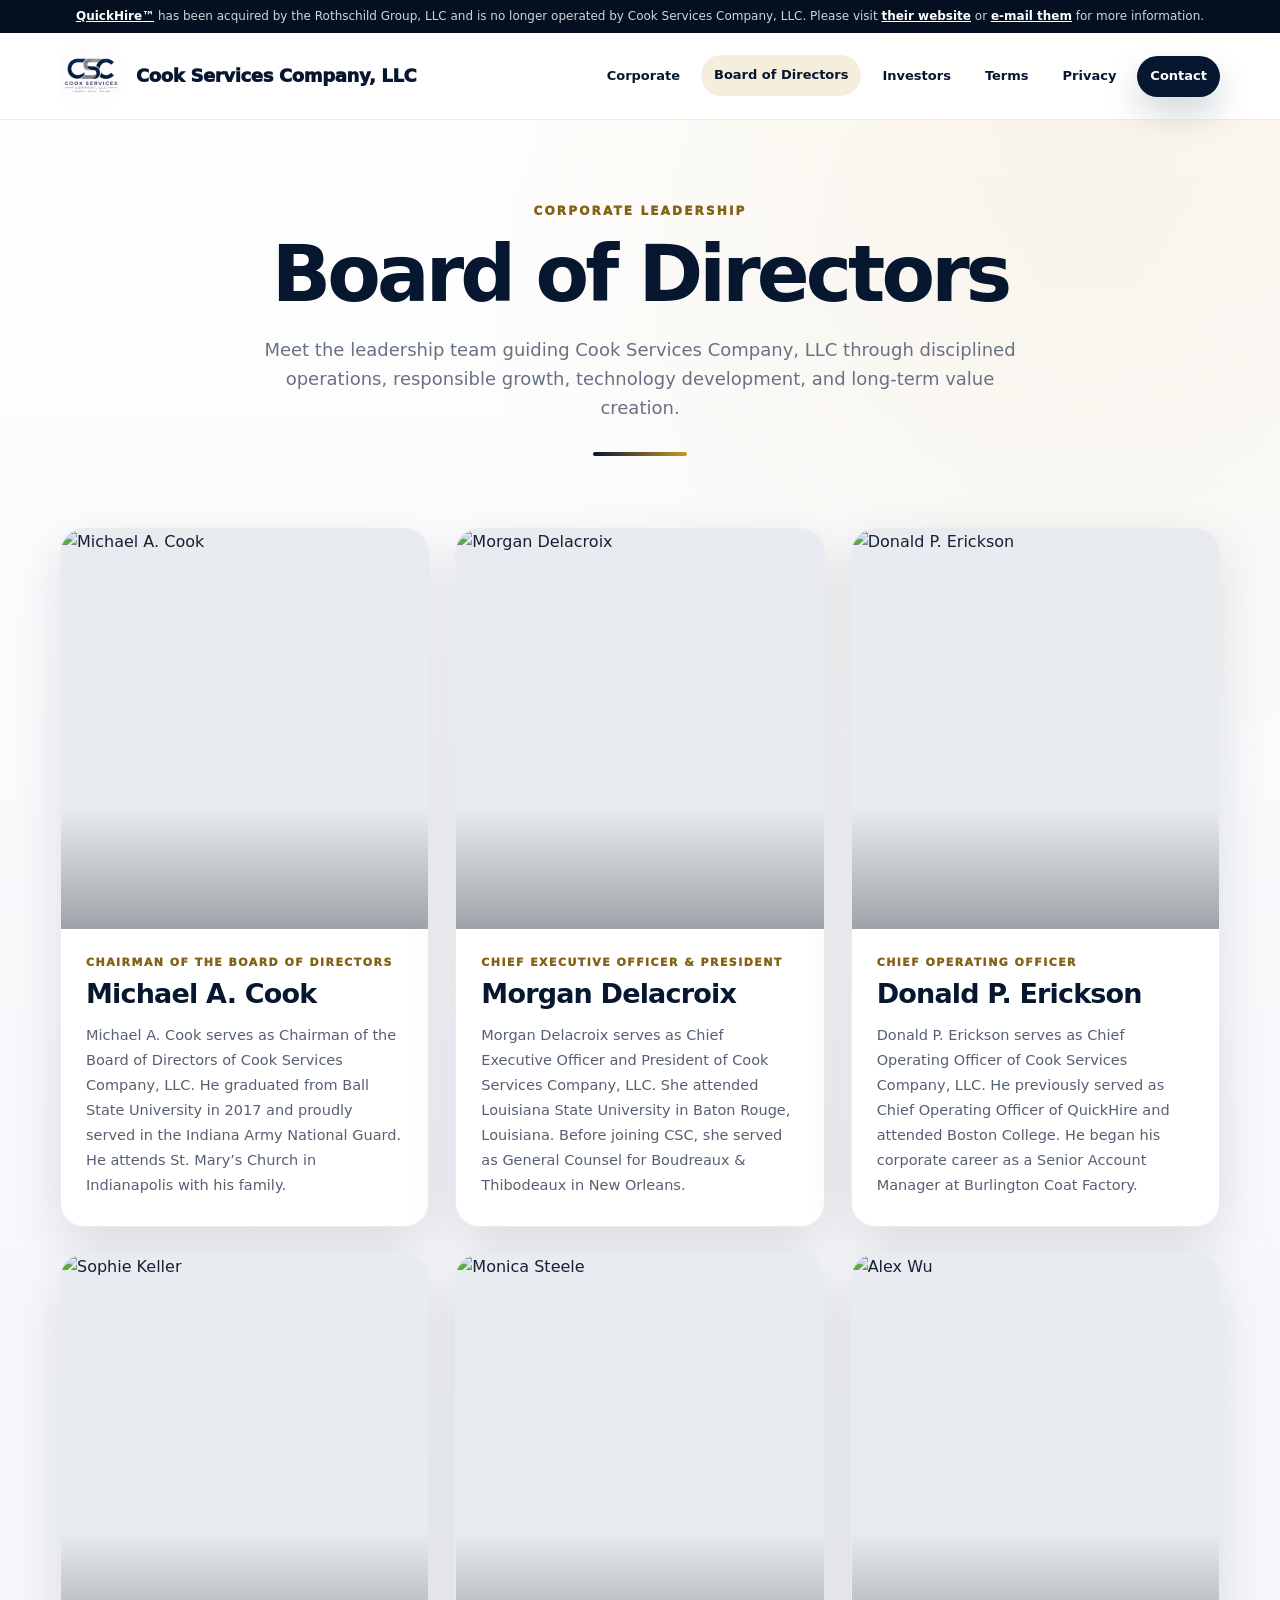
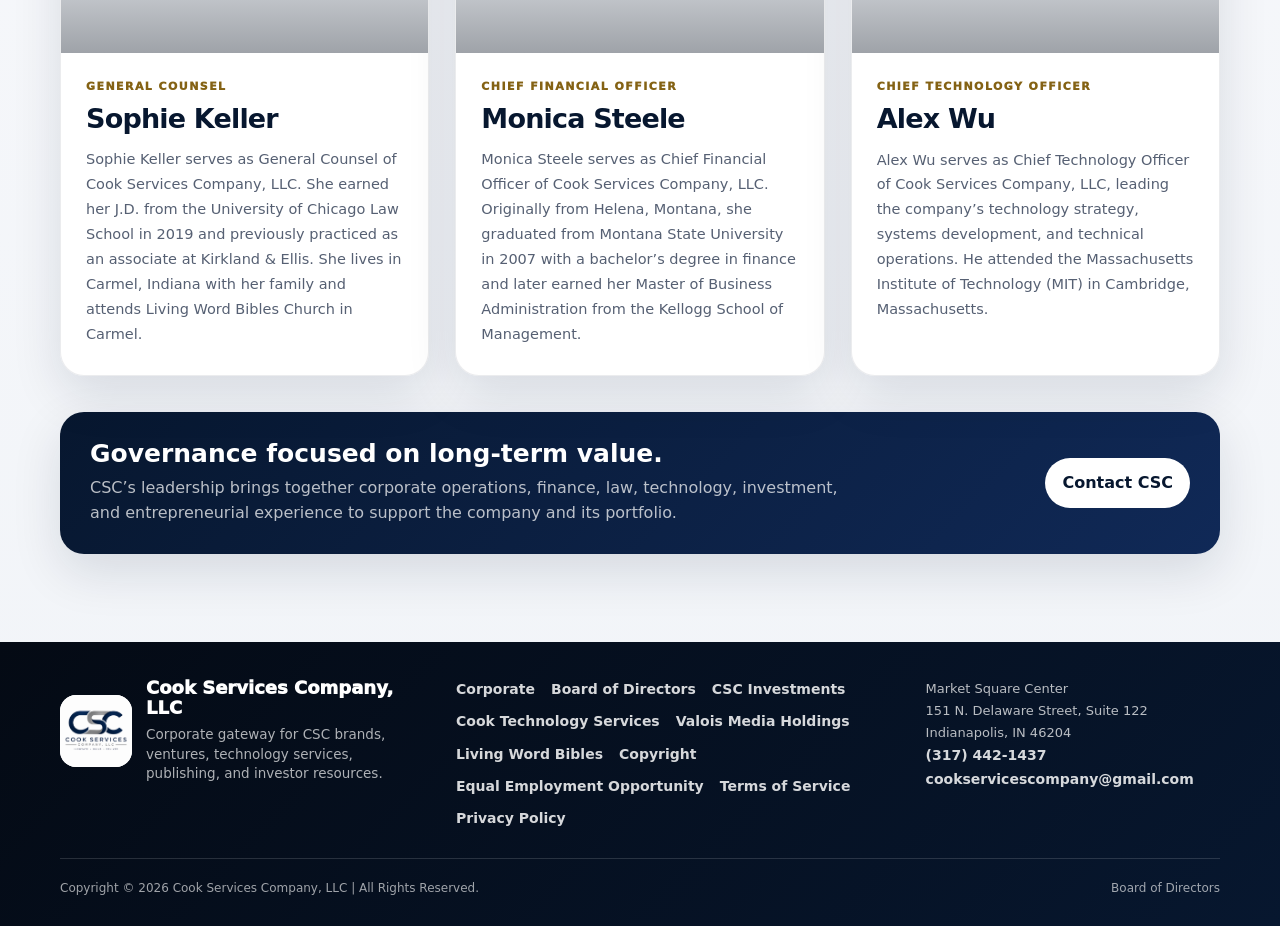
==== board-of-directors/index.html @ a8c98903 "Upload Board of Directors page on 2 Oct 2026" ====
<!DOCTYPE html>
<html lang="en">
<head>
  <meta charset="utf-8">
  <meta name="viewport" content="width=device-width, initial-scale=1">
  <title>Board of Directors | Cook Services Company, LLC</title>
  <meta name="description" content="Meet the Board of Directors and executive leadership of Cook Services Company, LLC.">
  <meta name="theme-color" content="#07172f">

  <link rel="icon" href="/favicon.ico">
  <link rel="apple-touch-icon" href="/apple-touch-icon.png">

  <style>
    :root{
      --csc-navy:#07172f;
      --csc-navy-2:#102957;
      --csc-gold:#c9972b;
      --csc-silver:#8d9298;
      --ink:#172033;
      --muted:#687183;
      --paper:#f6f8fb;
      --white:#ffffff;
      --line:#dfe4eb;
      --shadow:0 18px 50px rgba(7,23,47,.12);
      --radius:24px;
      --shell:min(1160px, calc(100% - 40px));
    }

    *{box-sizing:border-box}

    html{scroll-behavior:smooth}

    body{
      margin:0;
      font-family:Inter, ui-sans-serif, system-ui, -apple-system, BlinkMacSystemFont, "Segoe UI", sans-serif;
      color:var(--ink);
      background:
        radial-gradient(circle at 85% 5%, rgba(201,151,43,.10), transparent 25%),
        linear-gradient(180deg,#fff 0%,#f7f8fb 45%,#f1f4f8 100%);
      line-height:1.6;
    }

    img{max-width:100%}

    .skip-link{
      position:absolute;
      left:-9999px;
      top:auto;
      width:1px;
      height:1px;
      overflow:hidden;
    }
    .skip-link:focus{
      left:16px;
      top:16px;
      width:auto;
      height:auto;
      padding:10px 14px;
      background:#fff;
      color:var(--csc-navy);
      z-index:1000;
      border-radius:10px;
      box-shadow:var(--shadow);
    }

    .acquisition-notice{
      background:#04101f;
      color:rgba(255,255,255,.82);
      text-align:center;
      padding:8px 18px;
      font-size:12px;
      line-height:1.45;
    }
    .acquisition-notice a{color:#fff;font-weight:800}

    .shell{width:var(--shell);margin-inline:auto}

    .topbar{
      position:sticky;
      top:0;
      z-index:50;
      background:rgba(255,255,255,.94);
      backdrop-filter:blur(16px);
      border-bottom:1px solid rgba(7,23,47,.08);
    }

    .topbar-inner{
      min-height:86px;
      display:flex;
      align-items:center;
      justify-content:space-between;
      gap:24px;
    }

    .brand{
      display:flex;
      align-items:center;
      gap:14px;
      text-decoration:none;
      color:var(--csc-navy);
      min-width:0;
    }

    .brand-logo{
      width:62px;
      height:62px;
      object-fit:contain;
      border-radius:14px;
      flex:0 0 auto;
    }

    .brand-name{
      font-weight:950;
      letter-spacing:-.02em;
      font-size:18px;
      white-space:nowrap;
    }

    .nav{
      display:flex;
      align-items:center;
      justify-content:flex-end;
      flex-wrap:wrap;
      gap:8px;
    }

    .nav a{
      color:var(--csc-navy);
      text-decoration:none;
      font-size:13px;
      font-weight:850;
      padding:10px 13px;
      border-radius:999px;
      transition:.16s ease;
    }

    .nav a:hover,
    .nav a[aria-current="page"]{
      background:rgba(201,151,43,.16);
      transform:translateY(-1px);
    }

    .nav .nav-cta{
      color:#fff;
      background:var(--csc-navy);
      box-shadow:0 16px 34px rgba(7,23,47,.18);
    }
    .nav .nav-cta:hover{background:var(--csc-navy-2)}

    .hero{
      padding:82px 0 50px;
      text-align:center;
      position:relative;
    }

    .eyebrow{
      margin:0 0 14px;
      color:#846214;
      font-size:12px;
      font-weight:950;
      letter-spacing:.18em;
      text-transform:uppercase;
    }

    h1{
      margin:0 auto;
      max-width:900px;
      color:var(--csc-navy);
      font-size:clamp(44px,7vw,78px);
      line-height:.98;
      letter-spacing:-.05em;
    }

    .hero p.lede{
      max-width:760px;
      margin:24px auto 0;
      font-size:18px;
      color:var(--muted);
    }

    .hero-rule{
      width:94px;
      height:4px;
      margin:30px auto 0;
      border-radius:999px;
      background:linear-gradient(90deg,var(--csc-navy),var(--csc-gold));
    }

    .board-section{padding:22px 0 88px}

    .board-grid{
      display:grid;
      grid-template-columns:repeat(3,minmax(0,1fr));
      gap:26px;
    }

    .director-card{
      background:rgba(255,255,255,.96);
      border:1px solid rgba(7,23,47,.08);
      border-radius:var(--radius);
      overflow:hidden;
      box-shadow:var(--shadow);
      display:flex;
      flex-direction:column;
      min-width:0;
      transition:transform .2s ease, box-shadow .2s ease;
    }

    .director-card:hover{
      transform:translateY(-4px);
      box-shadow:0 26px 60px rgba(7,23,47,.16);
    }

    .portrait-wrap{
      position:relative;
      aspect-ratio:4 / 4.35;
      overflow:hidden;
      background:#e8ebef;
    }

    .portrait-wrap img{
      width:100%;
      height:100%;
      object-fit:cover;
      object-position:center top;
      display:block;
      transition:transform .35s ease;
    }

    .director-card:hover .portrait-wrap img{transform:scale(1.018)}

    .portrait-wrap::after{
      content:"";
      position:absolute;
      inset:auto 0 0;
      height:30%;
      background:linear-gradient(180deg,transparent,rgba(4,10,20,.32));
      pointer-events:none;
    }

    .card-body{
      padding:25px 25px 28px;
      flex:1;
      display:flex;
      flex-direction:column;
    }

    .role{
      margin:0 0 8px;
      color:#846214;
      font-size:11px;
      font-weight:950;
      letter-spacing:.13em;
      text-transform:uppercase;
    }

    .director-card h2{
      margin:0;
      color:var(--csc-navy);
      font-size:27px;
      line-height:1.1;
      letter-spacing:-.03em;
    }

    .bio{
      margin:14px 0 0;
      color:#566073;
      font-size:14.5px;
      line-height:1.72;
    }

    .leadership-note{
      margin-top:36px;
      padding:28px 30px;
      background:linear-gradient(135deg,var(--csc-navy),#102957);
      color:#fff;
      border-radius:var(--radius);
      box-shadow:var(--shadow);
      display:grid;
      grid-template-columns:minmax(0,1fr) auto;
      gap:24px;
      align-items:center;
    }

    .leadership-note h2{
      margin:0 0 6px;
      font-size:25px;
      line-height:1.15;
    }
    .leadership-note p{
      margin:0;
      color:rgba(255,255,255,.72);
      max-width:760px;
    }
    .leadership-note a{
      text-decoration:none;
      color:var(--csc-navy);
      background:#fff;
      font-weight:900;
      padding:12px 17px;
      border-radius:999px;
      white-space:nowrap;
    }

    footer{
      background:linear-gradient(135deg,#040a14,var(--csc-navy));
      color:#fff;
      padding:36px 0 28px;
    }

    .footer-grid{
      display:grid;
      grid-template-columns:minmax(240px,1fr) minmax(240px,1.2fr) minmax(220px,.8fr);
      gap:28px;
      align-items:start;
    }

    .footer-brand{
      display:flex;
      align-items:center;
      gap:14px;
    }

    .footer-logo{
      width:72px;
      height:72px;
      object-fit:contain;
      border-radius:16px;
      background:#fff;
    }

    .footer-title{font-weight:950;font-size:18px;line-height:1.12}
    .footer-sub{
      color:rgba(255,255,255,.68);
      margin-top:7px;
      font-size:13.5px;
      line-height:1.45;
      max-width:430px;
    }

    .footer-links{
      display:flex;
      flex-wrap:wrap;
      gap:10px 16px;
    }

    .footer-links a,
    .footer-contact a{
      color:rgba(255,255,255,.84);
      text-decoration:none;
      font-weight:760;
      font-size:14px;
    }

    .footer-links a:hover,
    .footer-contact a:hover{
      color:#fff;
      text-decoration:underline;
    }

    .footer-contact{
      color:rgba(255,255,255,.72);
      line-height:1.7;
      font-size:13px;
    }

    .copyright{
      margin-top:28px;
      padding-top:20px;
      border-top:1px solid rgba(255,255,255,.14);
      color:rgba(255,255,255,.62);
      font-size:12px;
      display:flex;
      justify-content:space-between;
      gap:16px;
      flex-wrap:wrap;
    }
    .copyright a{color:inherit;text-decoration:none}
    .copyright a:hover{color:#fff;text-decoration:underline}

    @media(max-width:980px){
      .board-grid{grid-template-columns:repeat(2,minmax(0,1fr))}
      .footer-grid{grid-template-columns:1fr}
      .topbar-inner{align-items:flex-start;padding:14px 0;flex-direction:column}
      .nav{justify-content:flex-start}
    }

    @media(max-width:650px){
      :root{--shell:min(100% - 22px,1160px)}
      .acquisition-notice{font-size:11px}
      .brand{width:100%;justify-content:center}
      .brand-name{font-size:16px;white-space:normal}
      .brand-logo{width:58px;height:58px}
      .nav{justify-content:center;width:100%}
      .nav a{font-size:12px;padding:9px 10px}
      .hero{padding:56px 0 34px}
      h1{font-size:clamp(42px,15vw,62px)}
      .hero p.lede{font-size:16px}
      .board-grid{grid-template-columns:1fr;gap:20px}
      .portrait-wrap{aspect-ratio:4 / 4.1}
      .leadership-note{grid-template-columns:1fr;text-align:left}
      .leadership-note a{justify-self:start}
    }
  </style>

  <script type="application/ld+json">
  {
    "@context":"https://schema.org",
    "@type":"AboutPage",
    "name":"Board of Directors | Cook Services Company, LLC",
    "url":"https://corporate.cook-international.com/board-of-directors/",
    "about":{
      "@type":"Organization",
      "name":"Cook Services Company, LLC",
      "url":"https://corporate.cook-international.com/"
    }
  }
  </script>
</head>

<body>
  <div class="acquisition-notice" role="status" aria-label="QuickHire acquisition notice">
    <a href="https://quickhire.agency">QuickHire™</a> has been acquired by the Rothschild Group, LLC and is no longer operated by Cook Services Company, LLC.
    Please visit <a href="https://rothschildgroupllc.com/">their website</a> or
    <a href="mailto:info@rothschildgroupllc.com?subject=RE%3A%20QuickHire%E2%84%A2">e-mail them</a> for more information.
  </div>

  <a class="skip-link" href="#main">Skip to content</a>

  <header class="topbar" aria-label="Site header">
    <div class="shell topbar-inner">
      <a class="brand" href="/" aria-label="Cook Services Company home">
        <img class="brand-logo" src="/CSCLogo01.png" alt="Cook Services Company logo">
        <span class="brand-name">Cook Services Company, LLC</span>
      </a>

      <nav class="nav" aria-label="Primary navigation">
        <a href="/">Corporate</a>
        <a href="/board-of-directors/" aria-current="page">Board of Directors</a>
        <a href="/investors/">Investors</a>
        <a href="/terms/">Terms</a>
        <a href="/privacy/">Privacy</a>
        <a class="nav-cta" href="/#contact">Contact</a>
      </nav>
    </div>
  </header>

  <main id="main">
    <section class="shell hero" aria-labelledby="page-title">
      <p class="eyebrow">Corporate Leadership</p>
      <h1 id="page-title">Board of Directors</h1>
      <p class="lede">
        Meet the leadership team guiding Cook Services Company, LLC through disciplined operations,
        responsible growth, technology development, and long-term value creation.
      </p>
      <div class="hero-rule" aria-hidden="true"></div>
    </section>

    <section class="shell board-section" aria-label="Cook Services Company Board of Directors">
      <div class="board-grid">

        <article class="director-card">
          <div class="portrait-wrap">
            <img src="/MichaelACook.jpg" alt="Michael A. Cook" loading="eager">
          </div>
          <div class="card-body">
            <p class="role">Chairman of the Board of Directors</p>
            <h2>Michael A. Cook</h2>
            <p class="bio">
              Michael A. Cook serves as Chairman of the Board of Directors of Cook Services Company, LLC.
              He graduated from Ball State University in 2017 and proudly served in the Indiana Army National Guard.
              He attends St. Mary’s Church in Indianapolis with his family.
            </p>
          </div>
        </article>

        <article class="director-card">
          <div class="portrait-wrap">
            <img src="/MorganDelacroix.png" alt="Morgan Delacroix" loading="eager">
          </div>
          <div class="card-body">
            <p class="role">Chief Executive Officer &amp; President</p>
            <h2>Morgan Delacroix</h2>
            <p class="bio">
              Morgan Delacroix serves as Chief Executive Officer and President of Cook Services Company, LLC.
              She attended Louisiana State University in Baton Rouge, Louisiana. Before joining CSC,
              she served as General Counsel for Boudreaux &amp; Thibodeaux in New Orleans.
            </p>
          </div>
        </article>

        <article class="director-card">
          <div class="portrait-wrap">
            <img src="/01DonaldErickson.jpeg" alt="Donald P. Erickson" loading="eager">
          </div>
          <div class="card-body">
            <p class="role">Chief Operating Officer</p>
            <h2>Donald P. Erickson</h2>
            <p class="bio">
              Donald P. Erickson serves as Chief Operating Officer of Cook Services Company, LLC.
              He previously served as Chief Operating Officer of QuickHire and attended Boston College.
              He began his corporate career as a Senior Account Manager at Burlington Coat Factory.
            </p>
          </div>
        </article>

        <article class="director-card">
          <div class="portrait-wrap">
            <img src="/SophieKeller03.png" alt="Sophie Keller" loading="lazy">
          </div>
          <div class="card-body">
            <p class="role">General Counsel</p>
            <h2>Sophie Keller</h2>
            <p class="bio">
              Sophie Keller serves as General Counsel of Cook Services Company, LLC. She earned her J.D.
              from the University of Chicago Law School in 2019 and previously practiced as an associate
              at Kirkland &amp; Ellis. She lives in Carmel, Indiana with her family and attends Living Word
              Bibles Church in Carmel.
            </p>
          </div>
        </article>

        <article class="director-card">
          <div class="portrait-wrap">
            <img src="/monica-steele.png" alt="Monica Steele" loading="lazy">
          </div>
          <div class="card-body">
            <p class="role">Chief Financial Officer</p>
            <h2>Monica Steele</h2>
            <p class="bio">
              Monica Steele serves as Chief Financial Officer of Cook Services Company, LLC. Originally
              from Helena, Montana, she graduated from Montana State University in 2007 with a bachelor’s
              degree in finance and later earned her Master of Business Administration from the Kellogg
              School of Management.
            </p>
          </div>
        </article>

        <article class="director-card">
          <div class="portrait-wrap">
            <img src="/AlexWu.png" alt="Alex Wu" loading="lazy">
          </div>
          <div class="card-body">
            <p class="role">Chief Technology Officer</p>
            <h2>Alex Wu</h2>
            <p class="bio">
              Alex Wu serves as Chief Technology Officer of Cook Services Company, LLC, leading the
              company’s technology strategy, systems development, and technical operations. He attended
              the Massachusetts Institute of Technology (MIT) in Cambridge, Massachusetts.
            </p>
          </div>
        </article>

      </div>

      <div class="leadership-note">
        <div>
          <h2>Governance focused on long-term value.</h2>
          <p>
            CSC’s leadership brings together corporate operations, finance, law, technology, investment,
            and entrepreneurial experience to support the company and its portfolio.
          </p>
        </div>
        <a href="/#contact">Contact CSC</a>
      </div>
    </section>
  </main>

  <footer aria-label="Site footer">
    <div class="shell">
      <div class="footer-grid">
        <div class="footer-brand">
          <img class="footer-logo" src="/CSCLogo01.png" alt="Cook Services Company logo" loading="lazy">
          <div>
            <div class="footer-title">Cook Services Company, LLC</div>
            <div class="footer-sub">
              Corporate gateway for CSC brands, ventures, technology services, publishing, and investor resources.
            </div>
          </div>
        </div>

        <nav class="footer-links" aria-label="Footer navigation">
          <a href="/">Corporate</a>
          <a href="/board-of-directors/">Board of Directors</a>
          <a href="/investors/">CSC Investments</a>
          <a href="https://cts.cook-international.com/">Cook Technology Services</a>
          <a href="https://www.valoismedia.com/">Valois Media Holdings</a>
          <a href="https://www.livingwordbibles.com/">Living Word Bibles</a>
          <a href="/copyright/">Copyright</a>
          <a href="/eeo/">Equal Employment Opportunity</a>
          <a href="/terms/">Terms of Service</a>
          <a href="/privacy/">Privacy Policy</a>
        </nav>

        <div class="footer-contact">
          Market Square Center<br>
          151 N. Delaware Street, Suite 122<br>
          Indianapolis, IN 46204<br>
          <a href="tel:+13174421437">(317) 442-1437</a><br>
          <a href="mailto:cookservicescompany@gmail.com">cookservicescompany@gmail.com</a>
        </div>
      </div>

      <div class="copyright">
        <a href="/copyright/">Copyright © <span id="year">2026</span> Cook Services Company, LLC | All Rights Reserved.</a>
        <span>Board of Directors</span>
      </div>
    </div>
  </footer>

  <script>
    document.getElementById('year').textContent = new Date().getFullYear();
  </script>
</body>
</html>
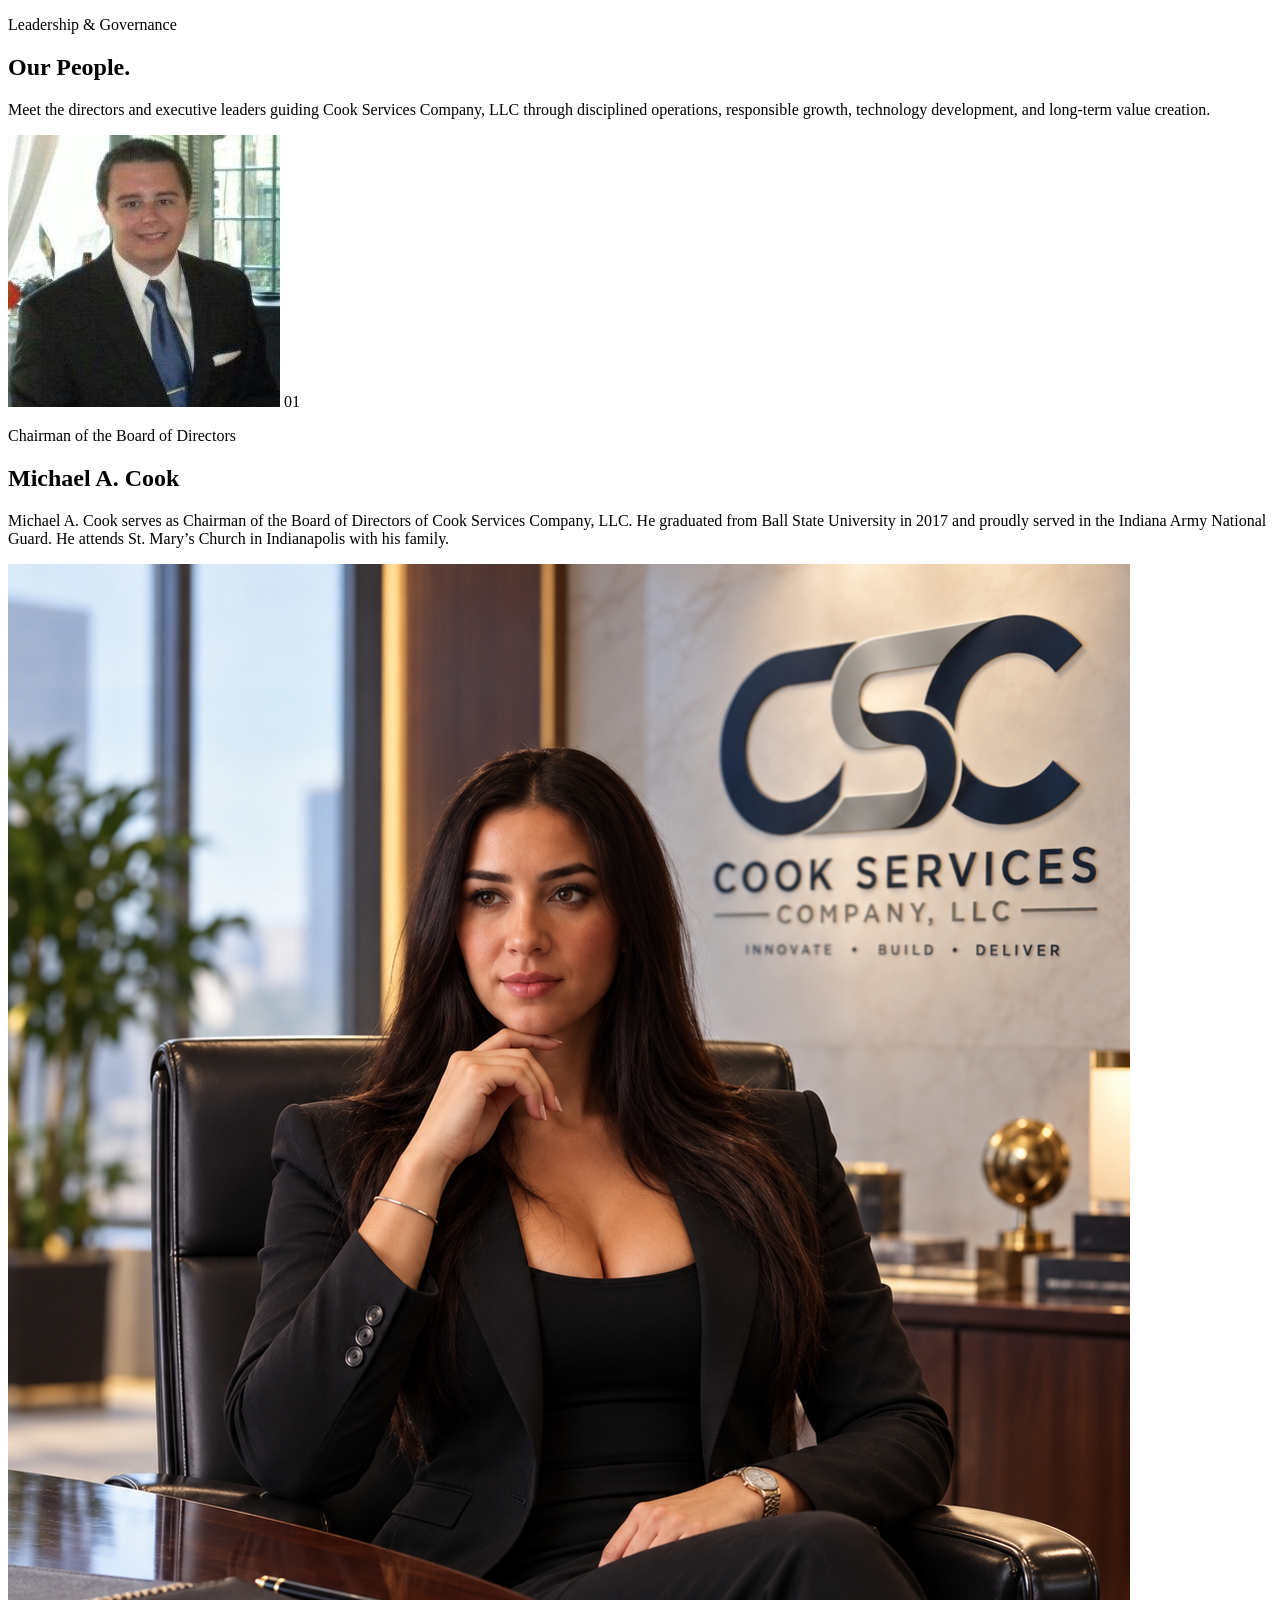
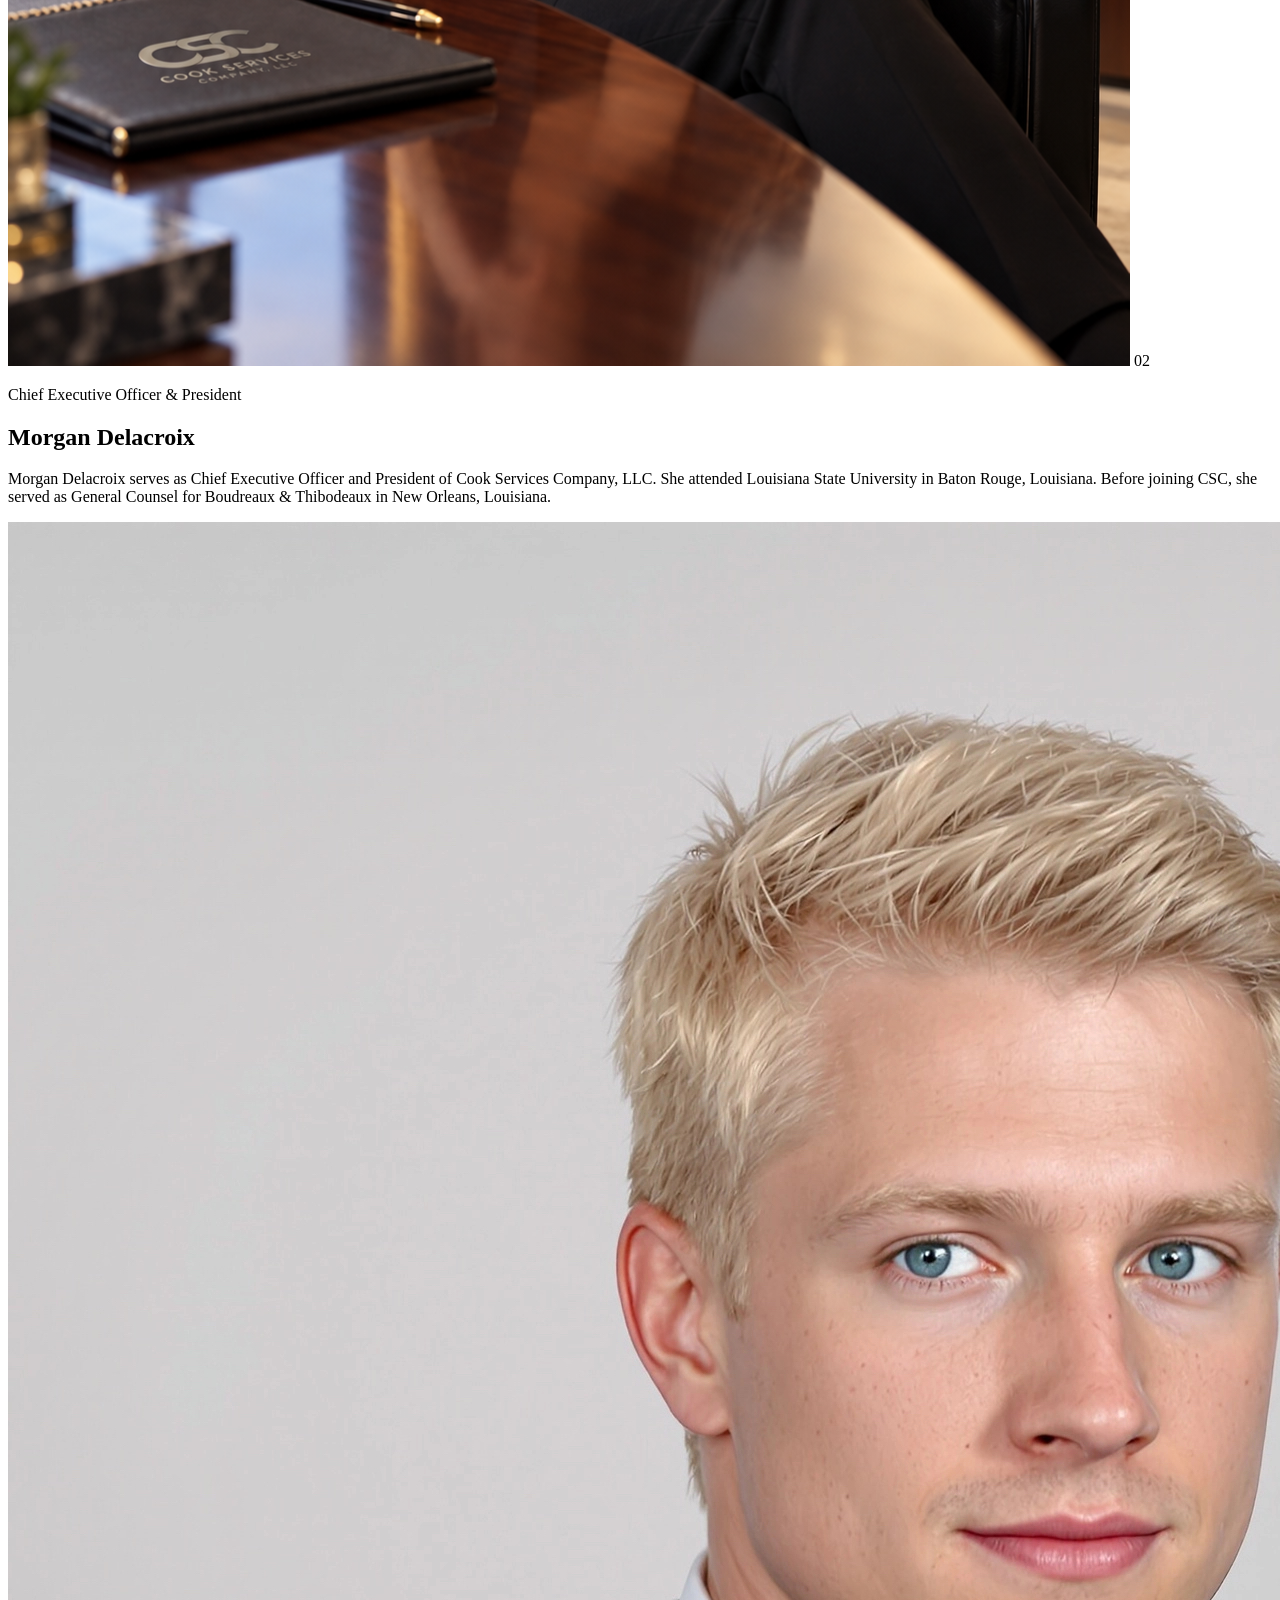
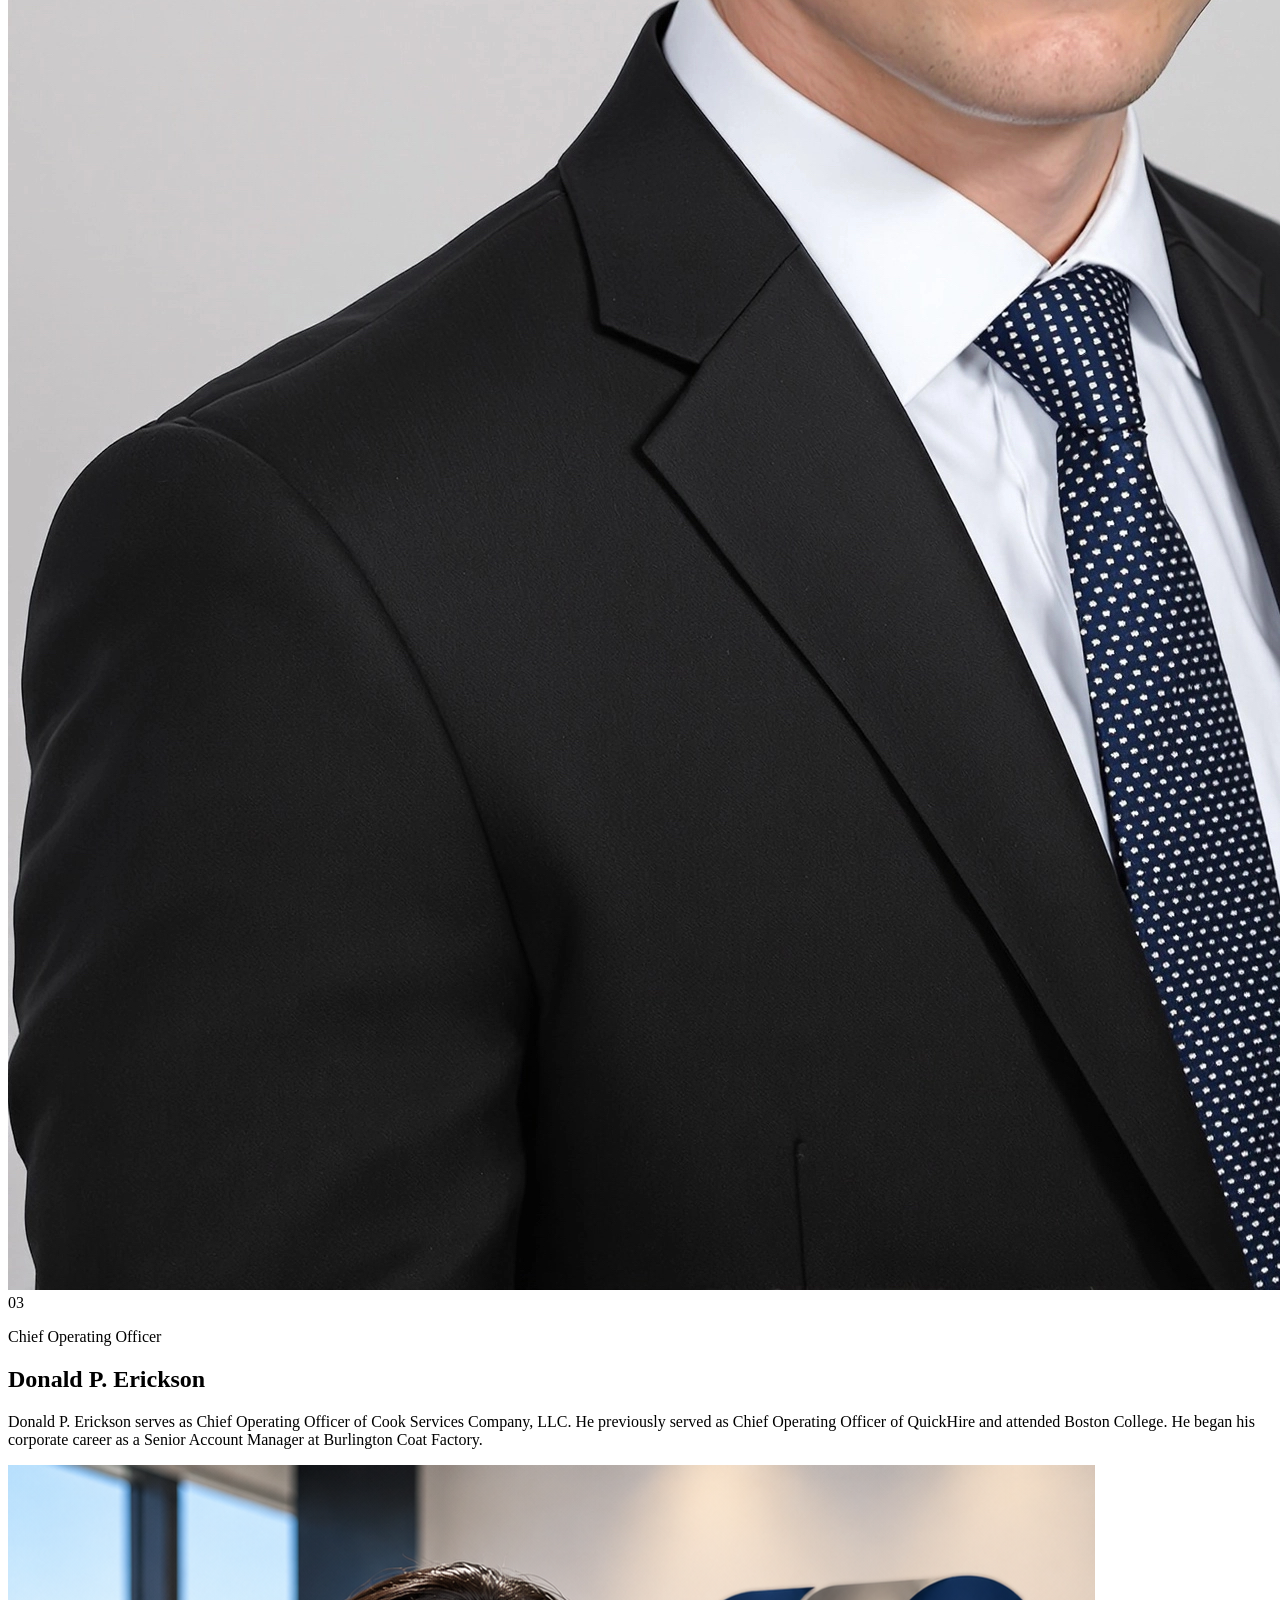
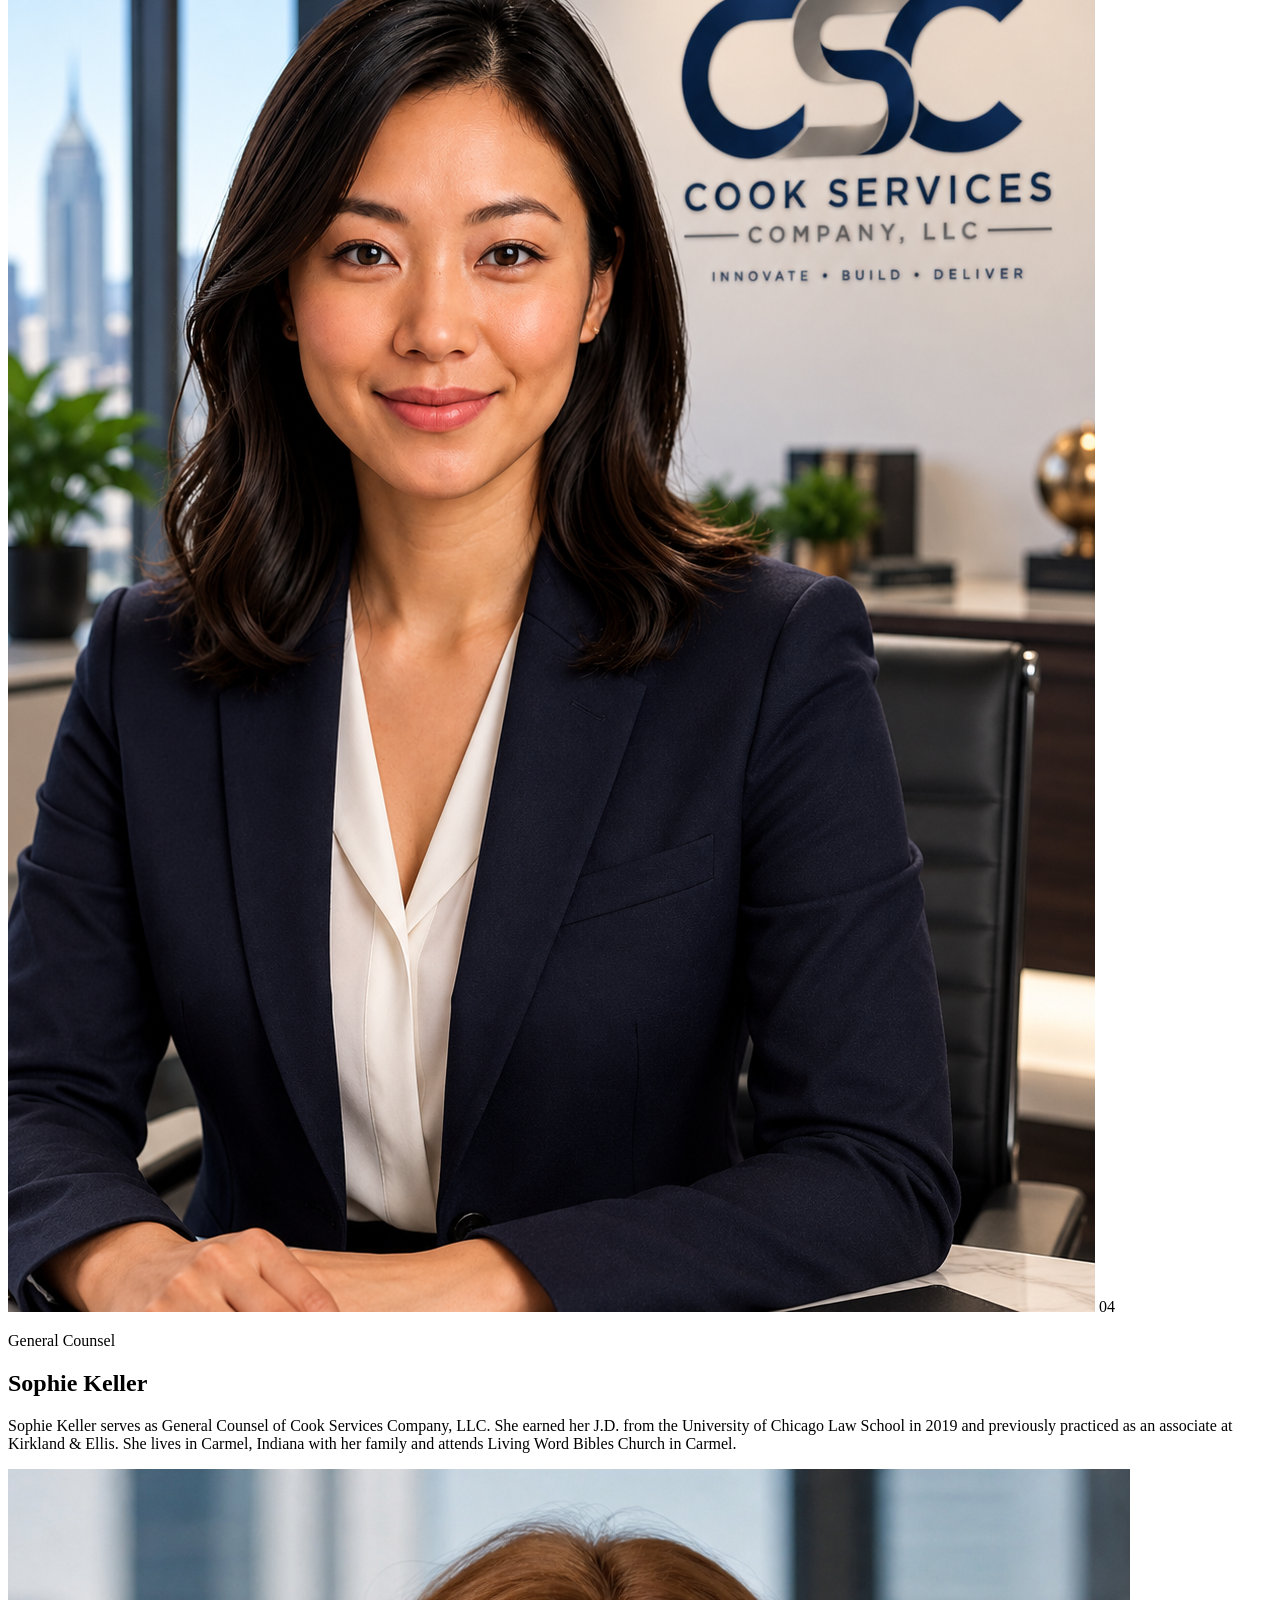
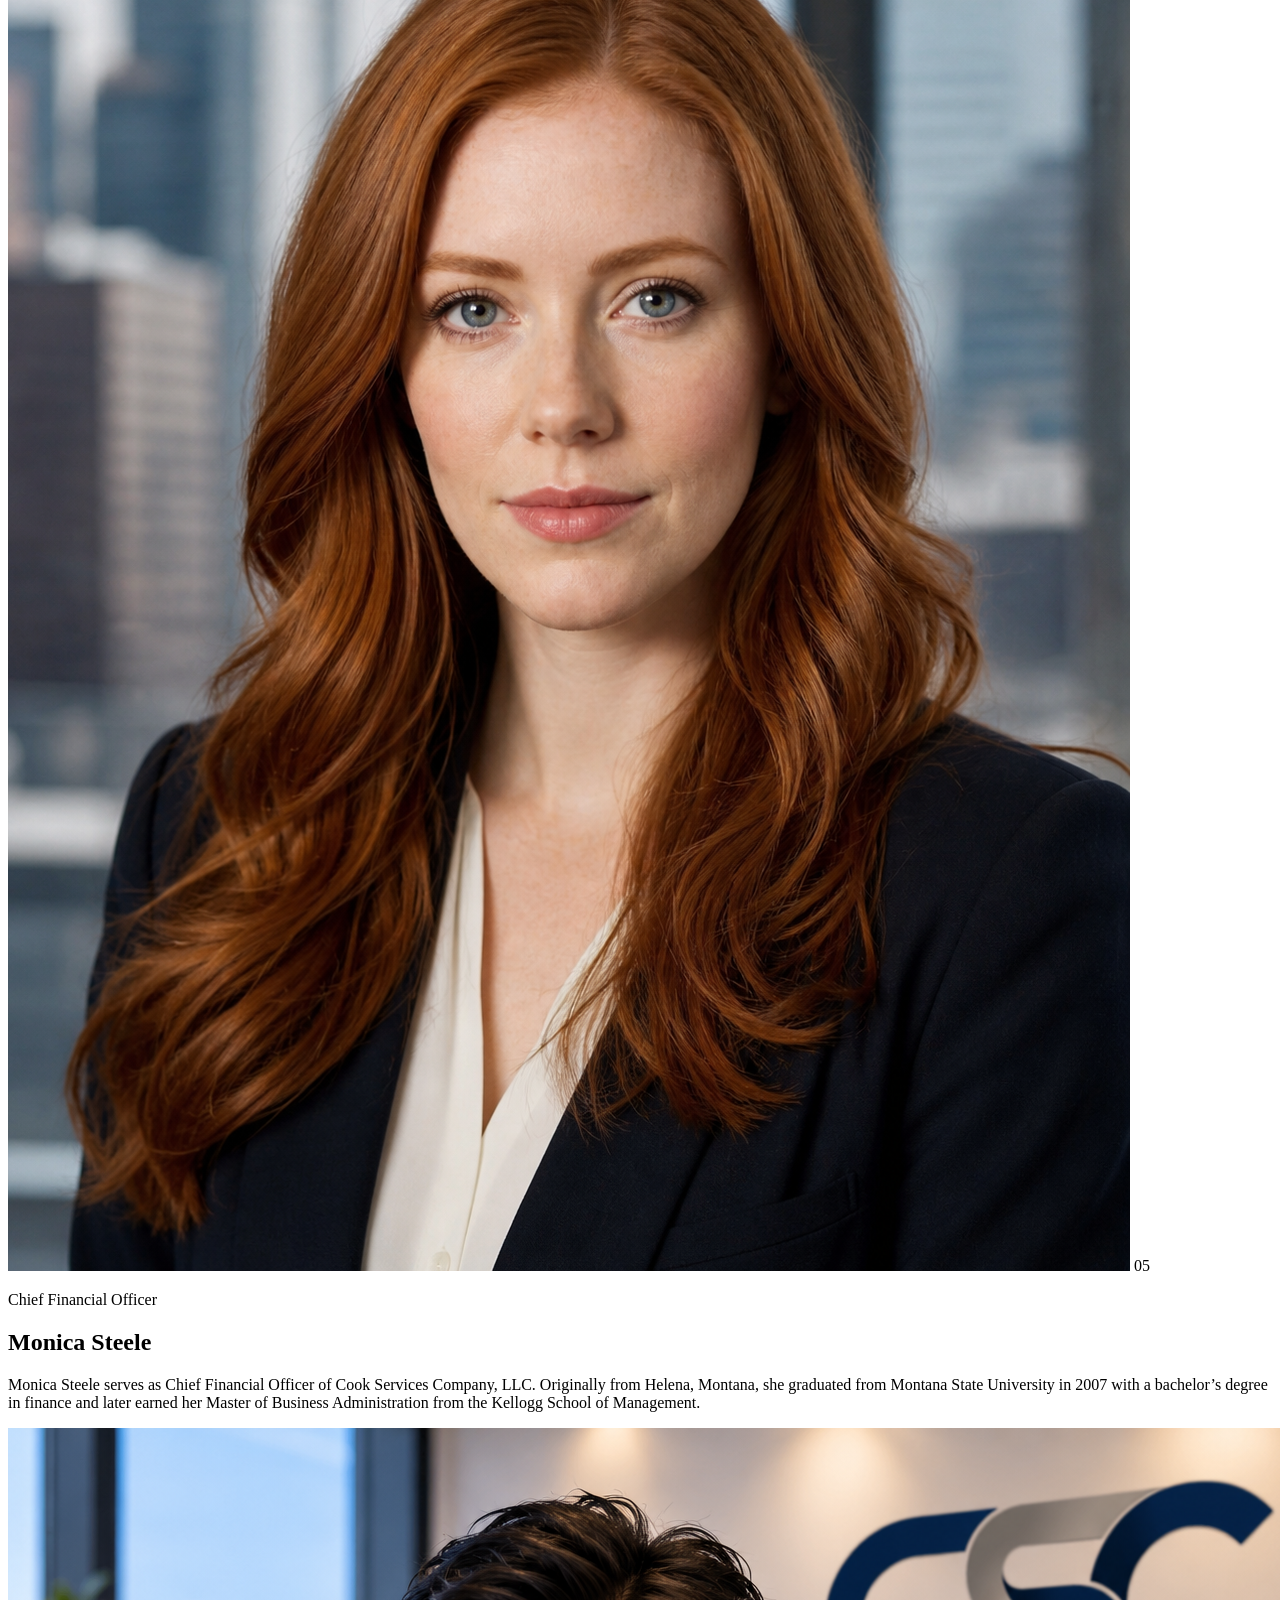
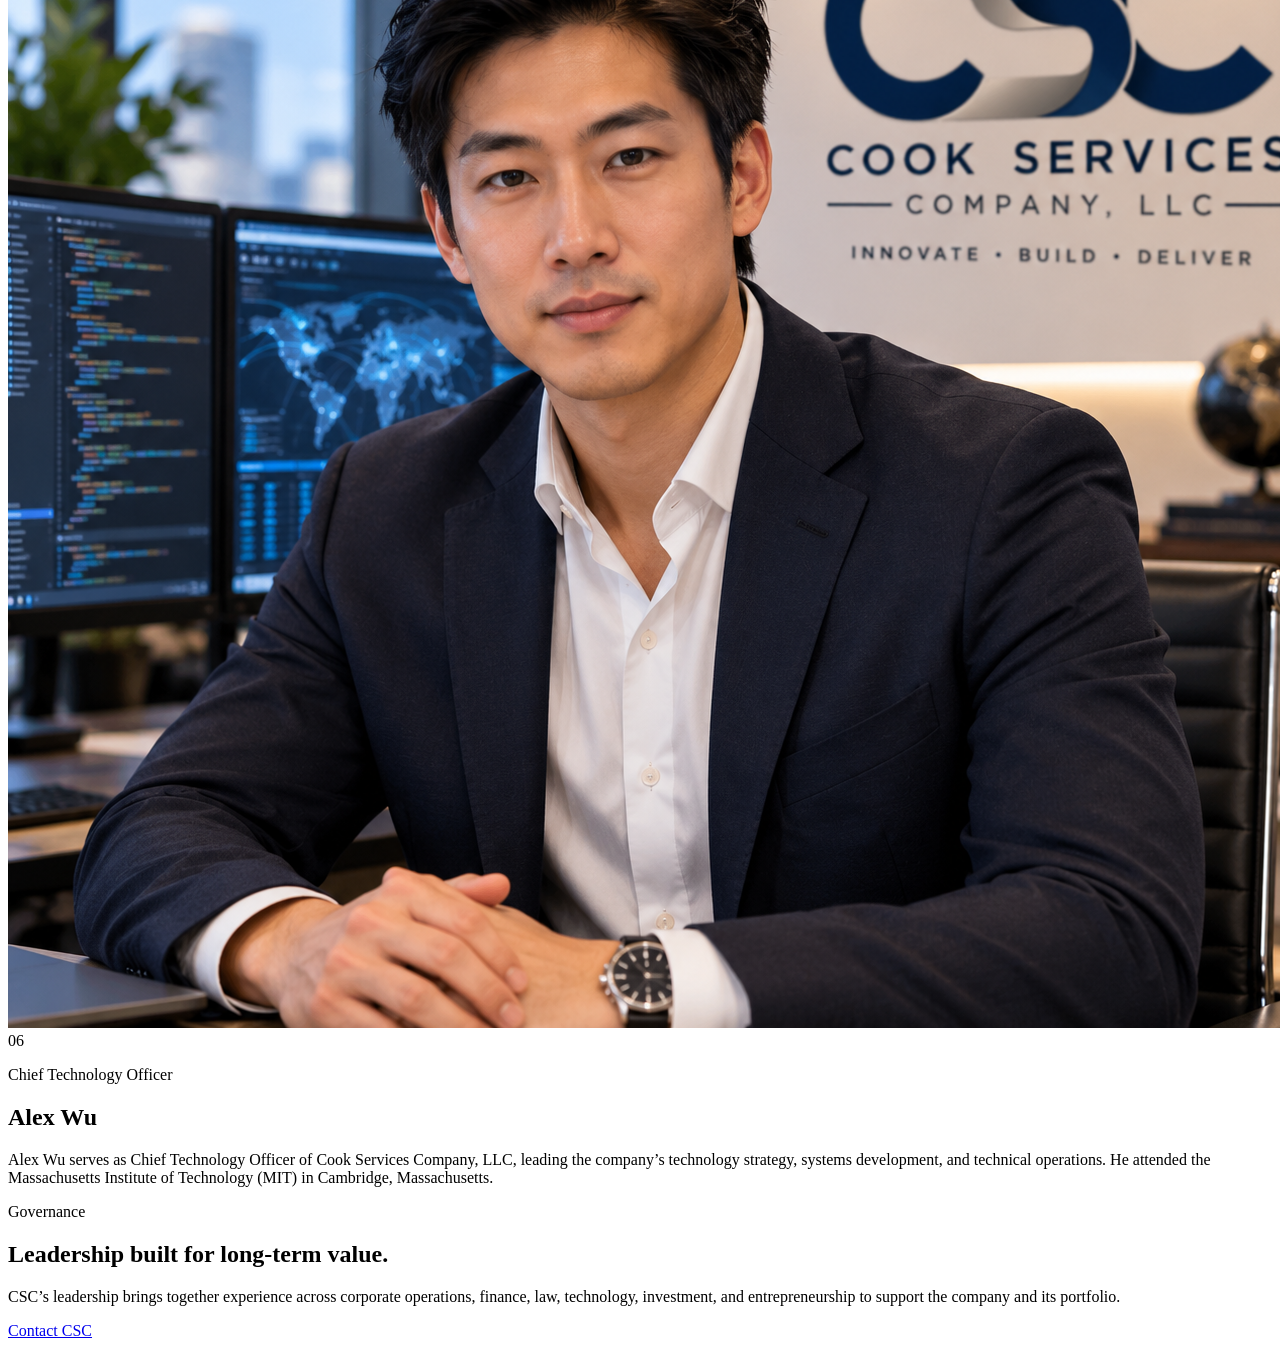
==== commit 863e98d8: "Update Board of Directors on 2 Oct 2026 Update Board of Directors on 2 Oct 2026" ====
--- a/board-of-directors/index.html
+++ b/board-of-directors/index.html
@@ -3,515 +3,104 @@
 <head>
   <meta charset="utf-8">
   <meta name="viewport" content="width=device-width, initial-scale=1">
-  <title>Board of Directors | Cook Services Company, LLC</title>
+  <title>People | Cook Services Company, LLC</title>
   <meta name="description" content="Meet the Board of Directors and executive leadership of Cook Services Company, LLC.">
   <meta name="theme-color" content="#07172f">
 
   <link rel="icon" href="/favicon.ico">
   <link rel="apple-touch-icon" href="/apple-touch-icon.png">
-
-  <style>
-    :root{
-      --csc-navy:#07172f;
-      --csc-navy-2:#102957;
-      --csc-gold:#c9972b;
-      --csc-silver:#8d9298;
-      --ink:#172033;
-      --muted:#687183;
-      --paper:#f6f8fb;
-      --white:#ffffff;
-      --line:#dfe4eb;
-      --shadow:0 18px 50px rgba(7,23,47,.12);
-      --radius:24px;
-      --shell:min(1160px, calc(100% - 40px));
-    }
-
-    *{box-sizing:border-box}
-
-    html{scroll-behavior:smooth}
-
-    body{
-      margin:0;
-      font-family:Inter, ui-sans-serif, system-ui, -apple-system, BlinkMacSystemFont, "Segoe UI", sans-serif;
-      color:var(--ink);
-      background:
-        radial-gradient(circle at 85% 5%, rgba(201,151,43,.10), transparent 25%),
-        linear-gradient(180deg,#fff 0%,#f7f8fb 45%,#f1f4f8 100%);
-      line-height:1.6;
-    }
-
-    img{max-width:100%}
-
-    .skip-link{
-      position:absolute;
-      left:-9999px;
-      top:auto;
-      width:1px;
-      height:1px;
-      overflow:hidden;
-    }
-    .skip-link:focus{
-      left:16px;
-      top:16px;
-      width:auto;
-      height:auto;
-      padding:10px 14px;
-      background:#fff;
-      color:var(--csc-navy);
-      z-index:1000;
-      border-radius:10px;
-      box-shadow:var(--shadow);
-    }
-
-    .acquisition-notice{
-      background:#04101f;
-      color:rgba(255,255,255,.82);
-      text-align:center;
-      padding:8px 18px;
-      font-size:12px;
-      line-height:1.45;
-    }
-    .acquisition-notice a{color:#fff;font-weight:800}
-
-    .shell{width:var(--shell);margin-inline:auto}
-
-    .topbar{
-      position:sticky;
-      top:0;
-      z-index:50;
-      background:rgba(255,255,255,.94);
-      backdrop-filter:blur(16px);
-      border-bottom:1px solid rgba(7,23,47,.08);
-    }
-
-    .topbar-inner{
-      min-height:86px;
-      display:flex;
-      align-items:center;
-      justify-content:space-between;
-      gap:24px;
-    }
-
-    .brand{
-      display:flex;
-      align-items:center;
-      gap:14px;
-      text-decoration:none;
-      color:var(--csc-navy);
-      min-width:0;
-    }
-
-    .brand-logo{
-      width:62px;
-      height:62px;
-      object-fit:contain;
-      border-radius:14px;
-      flex:0 0 auto;
-    }
-
-    .brand-name{
-      font-weight:950;
-      letter-spacing:-.02em;
-      font-size:18px;
-      white-space:nowrap;
-    }
-
-    .nav{
-      display:flex;
-      align-items:center;
-      justify-content:flex-end;
-      flex-wrap:wrap;
-      gap:8px;
-    }
-
-    .nav a{
-      color:var(--csc-navy);
-      text-decoration:none;
-      font-size:13px;
-      font-weight:850;
-      padding:10px 13px;
-      border-radius:999px;
-      transition:.16s ease;
-    }
-
-    .nav a:hover,
-    .nav a[aria-current="page"]{
-      background:rgba(201,151,43,.16);
-      transform:translateY(-1px);
-    }
-
-    .nav .nav-cta{
-      color:#fff;
-      background:var(--csc-navy);
-      box-shadow:0 16px 34px rgba(7,23,47,.18);
-    }
-    .nav .nav-cta:hover{background:var(--csc-navy-2)}
-
-    .hero{
-      padding:82px 0 50px;
-      text-align:center;
-      position:relative;
-    }
-
-    .eyebrow{
-      margin:0 0 14px;
-      color:#846214;
-      font-size:12px;
-      font-weight:950;
-      letter-spacing:.18em;
-      text-transform:uppercase;
-    }
-
-    h1{
-      margin:0 auto;
-      max-width:900px;
-      color:var(--csc-navy);
-      font-size:clamp(44px,7vw,78px);
-      line-height:.98;
-      letter-spacing:-.05em;
-    }
-
-    .hero p.lede{
-      max-width:760px;
-      margin:24px auto 0;
-      font-size:18px;
-      color:var(--muted);
-    }
-
-    .hero-rule{
-      width:94px;
-      height:4px;
-      margin:30px auto 0;
-      border-radius:999px;
-      background:linear-gradient(90deg,var(--csc-navy),var(--csc-gold));
-    }
-
-    .board-section{padding:22px 0 88px}
-
-    .board-grid{
-      display:grid;
-      grid-template-columns:repeat(3,minmax(0,1fr));
-      gap:26px;
-    }
-
-    .director-card{
-      background:rgba(255,255,255,.96);
-      border:1px solid rgba(7,23,47,.08);
-      border-radius:var(--radius);
-      overflow:hidden;
-      box-shadow:var(--shadow);
-      display:flex;
-      flex-direction:column;
-      min-width:0;
-      transition:transform .2s ease, box-shadow .2s ease;
-    }
-
-    .director-card:hover{
-      transform:translateY(-4px);
-      box-shadow:0 26px 60px rgba(7,23,47,.16);
-    }
-
-    .portrait-wrap{
-      position:relative;
-      aspect-ratio:4 / 4.35;
-      overflow:hidden;
-      background:#e8ebef;
-    }
-
-    .portrait-wrap img{
-      width:100%;
-      height:100%;
-      object-fit:cover;
-      object-position:center top;
-      display:block;
-      transition:transform .35s ease;
-    }
-
-    .director-card:hover .portrait-wrap img{transform:scale(1.018)}
-
-    .portrait-wrap::after{
-      content:"";
-      position:absolute;
-      inset:auto 0 0;
-      height:30%;
-      background:linear-gradient(180deg,transparent,rgba(4,10,20,.32));
-      pointer-events:none;
-    }
-
-    .card-body{
-      padding:25px 25px 28px;
-      flex:1;
-      display:flex;
-      flex-direction:column;
-    }
-
-    .role{
-      margin:0 0 8px;
-      color:#846214;
-      font-size:11px;
-      font-weight:950;
-      letter-spacing:.13em;
-      text-transform:uppercase;
-    }
-
-    .director-card h2{
-      margin:0;
-      color:var(--csc-navy);
-      font-size:27px;
-      line-height:1.1;
-      letter-spacing:-.03em;
-    }
-
-    .bio{
-      margin:14px 0 0;
-      color:#566073;
-      font-size:14.5px;
-      line-height:1.72;
-    }
-
-    .leadership-note{
-      margin-top:36px;
-      padding:28px 30px;
-      background:linear-gradient(135deg,var(--csc-navy),#102957);
-      color:#fff;
-      border-radius:var(--radius);
-      box-shadow:var(--shadow);
-      display:grid;
-      grid-template-columns:minmax(0,1fr) auto;
-      gap:24px;
-      align-items:center;
-    }
-
-    .leadership-note h2{
-      margin:0 0 6px;
-      font-size:25px;
-      line-height:1.15;
-    }
-    .leadership-note p{
-      margin:0;
-      color:rgba(255,255,255,.72);
-      max-width:760px;
-    }
-    .leadership-note a{
-      text-decoration:none;
-      color:var(--csc-navy);
-      background:#fff;
-      font-weight:900;
-      padding:12px 17px;
-      border-radius:999px;
-      white-space:nowrap;
-    }
-
-    footer{
-      background:linear-gradient(135deg,#040a14,var(--csc-navy));
-      color:#fff;
-      padding:36px 0 28px;
-    }
-
-    .footer-grid{
-      display:grid;
-      grid-template-columns:minmax(240px,1fr) minmax(240px,1.2fr) minmax(220px,.8fr);
-      gap:28px;
-      align-items:start;
-    }
-
-    .footer-brand{
-      display:flex;
-      align-items:center;
-      gap:14px;
-    }
-
-    .footer-logo{
-      width:72px;
-      height:72px;
-      object-fit:contain;
-      border-radius:16px;
-      background:#fff;
-    }
-
-    .footer-title{font-weight:950;font-size:18px;line-height:1.12}
-    .footer-sub{
-      color:rgba(255,255,255,.68);
-      margin-top:7px;
-      font-size:13.5px;
-      line-height:1.45;
-      max-width:430px;
-    }
-
-    .footer-links{
-      display:flex;
-      flex-wrap:wrap;
-      gap:10px 16px;
-    }
-
-    .footer-links a,
-    .footer-contact a{
-      color:rgba(255,255,255,.84);
-      text-decoration:none;
-      font-weight:760;
-      font-size:14px;
-    }
-
-    .footer-links a:hover,
-    .footer-contact a:hover{
-      color:#fff;
-      text-decoration:underline;
-    }
-
-    .footer-contact{
-      color:rgba(255,255,255,.72);
-      line-height:1.7;
-      font-size:13px;
-    }
-
-    .copyright{
-      margin-top:28px;
-      padding-top:20px;
-      border-top:1px solid rgba(255,255,255,.14);
-      color:rgba(255,255,255,.62);
-      font-size:12px;
-      display:flex;
-      justify-content:space-between;
-      gap:16px;
-      flex-wrap:wrap;
-    }
-    .copyright a{color:inherit;text-decoration:none}
-    .copyright a:hover{color:#fff;text-decoration:underline}
-
-    @media(max-width:980px){
-      .board-grid{grid-template-columns:repeat(2,minmax(0,1fr))}
-      .footer-grid{grid-template-columns:1fr}
-      .topbar-inner{align-items:flex-start;padding:14px 0;flex-direction:column}
-      .nav{justify-content:flex-start}
-    }
-
-    @media(max-width:650px){
-      :root{--shell:min(100% - 22px,1160px)}
-      .acquisition-notice{font-size:11px}
-      .brand{width:100%;justify-content:center}
-      .brand-name{font-size:16px;white-space:normal}
-      .brand-logo{width:58px;height:58px}
-      .nav{justify-content:center;width:100%}
-      .nav a{font-size:12px;padding:9px 10px}
-      .hero{padding:56px 0 34px}
-      h1{font-size:clamp(42px,15vw,62px)}
-      .hero p.lede{font-size:16px}
-      .board-grid{grid-template-columns:1fr;gap:20px}
-      .portrait-wrap{aspect-ratio:4 / 4.1}
-      .leadership-note{grid-template-columns:1fr;text-align:left}
-      .leadership-note a{justify-self:start}
-    }
-  </style>
+  <link rel="stylesheet" href="/csc-style.css">
 
   <script type="application/ld+json">
   {
-    "@context":"https://schema.org",
-    "@type":"AboutPage",
-    "name":"Board of Directors | Cook Services Company, LLC",
-    "url":"https://corporate.cook-international.com/board-of-directors/",
-    "about":{
-      "@type":"Organization",
-      "name":"Cook Services Company, LLC",
-      "url":"https://corporate.cook-international.com/"
+    "@context": "https://schema.org",
+    "@type": "AboutPage",
+    "name": "People | Cook Services Company, LLC",
+    "url": "https://corporate.cook-international.com/board-of-directors/",
+    "about": {
+      "@type": "Organization",
+      "name": "Cook Services Company, LLC",
+      "url": "https://corporate.cook-international.com/"
     }
   }
   </script>
 </head>
 
 <body>
-  <div class="acquisition-notice" role="status" aria-label="QuickHire acquisition notice">
-    <a href="https://quickhire.agency">QuickHire™</a> has been acquired by the Rothschild Group, LLC and is no longer operated by Cook Services Company, LLC.
-    Please visit <a href="https://rothschildgroupllc.com/">their website</a> or
-    <a href="mailto:info@rothschildgroupllc.com?subject=RE%3A%20QuickHire%E2%84%A2">e-mail them</a> for more information.
-  </div>
+  <div id="csc-site-header"></div>
 
-  <a class="skip-link" href="#main">Skip to content</a>
-
-  <header class="topbar" aria-label="Site header">
-    <div class="shell topbar-inner">
-      <a class="brand" href="/" aria-label="Cook Services Company home">
-        <img class="brand-logo" src="/CSCLogo01.png" alt="Cook Services Company logo">
-        <span class="brand-name">Cook Services Company, LLC</span>
-      </a>
-
-      <nav class="nav" aria-label="Primary navigation">
-        <a href="/">Corporate</a>
-        <a href="/board-of-directors/" aria-current="page">Board of Directors</a>
-        <a href="/investors/">Investors</a>
-        <a href="/terms/">Terms</a>
-        <a href="/privacy/">Privacy</a>
-        <a class="nav-cta" href="/#contact">Contact</a>
-      </nav>
-    </div>
-  </header>
-
-  <main id="main">
-    <section class="shell hero" aria-labelledby="page-title">
-      <p class="eyebrow">Corporate Leadership</p>
-      <h1 id="page-title">Board of Directors</h1>
-      <p class="lede">
-        Meet the leadership team guiding Cook Services Company, LLC through disciplined operations,
-        responsible growth, technology development, and long-term value creation.
+  <main id="main" class="csc-main csc-people-main">
+    <section class="csc-shell csc-people-hero" aria-labelledby="people-title">
+      <p class="csc-eyebrow">Leadership &amp; Governance</p>
+      <h1 class="csc-people-title" id="people-title">Our People.</h1>
+      <p class="csc-people-lede">
+        Meet the directors and executive leaders guiding Cook Services Company, LLC
+        through disciplined operations, responsible growth, technology development,
+        and long-term value creation.
       </p>
-      <div class="hero-rule" aria-hidden="true"></div>
+      <div class="csc-people-rule" aria-hidden="true"></div>
     </section>
 
-    <section class="shell board-section" aria-label="Cook Services Company Board of Directors">
-      <div class="board-grid">
+    <section class="csc-shell csc-people-section" aria-label="Board of Directors and executive leadership">
+      <div class="csc-people-grid">
 
-        <article class="director-card">
-          <div class="portrait-wrap">
-            <img src="/MichaelACook.jpg" alt="Michael A. Cook" loading="eager">
+        <article class="csc-person-card">
+          <div class="csc-person-photo">
+            <img src="./MichaelACook.jpg" alt="Michael A. Cook" loading="eager">
+            <span class="csc-person-index" aria-hidden="true">01</span>
           </div>
-          <div class="card-body">
-            <p class="role">Chairman of the Board of Directors</p>
-            <h2>Michael A. Cook</h2>
-            <p class="bio">
+          <div class="csc-person-body">
+            <p class="csc-person-role">Chairman of the Board of Directors</p>
+            <h2 class="csc-person-name">Michael A. Cook</h2>
+            <p class="csc-person-bio">
               Michael A. Cook serves as Chairman of the Board of Directors of Cook Services Company, LLC.
-              He graduated from Ball State University in 2017 and proudly served in the Indiana Army National Guard.
-              He attends St. Mary’s Church in Indianapolis with his family.
+              He graduated from Ball State University in 2017 and proudly served in the Indiana Army
+              National Guard. He attends St. Mary’s Church in Indianapolis with his family.
             </p>
           </div>
         </article>
 
-        <article class="director-card">
-          <div class="portrait-wrap">
-            <img src="/MorganDelacroix.png" alt="Morgan Delacroix" loading="eager">
+        <article class="csc-person-card">
+          <div class="csc-person-photo">
+            <img src="./MorganDelacroix.png" alt="Morgan Delacroix" loading="eager">
+            <span class="csc-person-index" aria-hidden="true">02</span>
           </div>
-          <div class="card-body">
-            <p class="role">Chief Executive Officer &amp; President</p>
-            <h2>Morgan Delacroix</h2>
-            <p class="bio">
+          <div class="csc-person-body">
+            <p class="csc-person-role">Chief Executive Officer &amp; President</p>
+            <h2 class="csc-person-name">Morgan Delacroix</h2>
+            <p class="csc-person-bio">
               Morgan Delacroix serves as Chief Executive Officer and President of Cook Services Company, LLC.
-              She attended Louisiana State University in Baton Rouge, Louisiana. Before joining CSC,
-              she served as General Counsel for Boudreaux &amp; Thibodeaux in New Orleans.
+              She attended Louisiana State University in Baton Rouge, Louisiana. Before joining CSC, she
+              served as General Counsel for Boudreaux &amp; Thibodeaux in New Orleans, Louisiana.
             </p>
           </div>
         </article>
 
-        <article class="director-card">
-          <div class="portrait-wrap">
-            <img src="/01DonaldErickson.jpeg" alt="Donald P. Erickson" loading="eager">
+        <article class="csc-person-card">
+          <div class="csc-person-photo">
+            <img src="./01DonaldErickson.jpeg" alt="Donald P. Erickson" loading="eager">
+            <span class="csc-person-index" aria-hidden="true">03</span>
           </div>
-          <div class="card-body">
-            <p class="role">Chief Operating Officer</p>
-            <h2>Donald P. Erickson</h2>
-            <p class="bio">
-              Donald P. Erickson serves as Chief Operating Officer of Cook Services Company, LLC.
-              He previously served as Chief Operating Officer of QuickHire and attended Boston College.
+          <div class="csc-person-body">
+            <p class="csc-person-role">Chief Operating Officer</p>
+            <h2 class="csc-person-name">Donald P. Erickson</h2>
+            <p class="csc-person-bio">
+              Donald P. Erickson serves as Chief Operating Officer of Cook Services Company, LLC. He
+              previously served as Chief Operating Officer of QuickHire and attended Boston College.
               He began his corporate career as a Senior Account Manager at Burlington Coat Factory.
             </p>
           </div>
         </article>
 
-        <article class="director-card">
-          <div class="portrait-wrap">
-            <img src="/SophieKeller03.png" alt="Sophie Keller" loading="lazy">
+        <article class="csc-person-card">
+          <div class="csc-person-photo">
+            <img src="./SophieKeller03.png" alt="Sophie Keller" loading="lazy">
+            <span class="csc-person-index" aria-hidden="true">04</span>
           </div>
-          <div class="card-body">
-            <p class="role">General Counsel</p>
-            <h2>Sophie Keller</h2>
-            <p class="bio">
+          <div class="csc-person-body">
+            <p class="csc-person-role">General Counsel</p>
+            <h2 class="csc-person-name">Sophie Keller</h2>
+            <p class="csc-person-bio">
               Sophie Keller serves as General Counsel of Cook Services Company, LLC. She earned her J.D.
               from the University of Chicago Law School in 2019 and previously practiced as an associate
               at Kirkland &amp; Ellis. She lives in Carmel, Indiana with her family and attends Living Word
@@ -520,14 +109,15 @@
           </div>
         </article>
 
-        <article class="director-card">
-          <div class="portrait-wrap">
-            <img src="/monica-steele.png" alt="Monica Steele" loading="lazy">
+        <article class="csc-person-card">
+          <div class="csc-person-photo">
+            <img src="./monica-steele.png" alt="Monica Steele" loading="lazy">
+            <span class="csc-person-index" aria-hidden="true">05</span>
           </div>
-          <div class="card-body">
-            <p class="role">Chief Financial Officer</p>
-            <h2>Monica Steele</h2>
-            <p class="bio">
+          <div class="csc-person-body">
+            <p class="csc-person-role">Chief Financial Officer</p>
+            <h2 class="csc-person-name">Monica Steele</h2>
+            <p class="csc-person-bio">
               Monica Steele serves as Chief Financial Officer of Cook Services Company, LLC. Originally
               from Helena, Montana, she graduated from Montana State University in 2007 with a bachelor’s
               degree in finance and later earned her Master of Business Administration from the Kellogg
@@ -536,14 +126,15 @@
           </div>
         </article>
 
-        <article class="director-card">
-          <div class="portrait-wrap">
-            <img src="/AlexWu.png" alt="Alex Wu" loading="lazy">
+        <article class="csc-person-card">
+          <div class="csc-person-photo">
+            <img src="./AlexWu.png" alt="Alex Wu" loading="lazy">
+            <span class="csc-person-index" aria-hidden="true">06</span>
           </div>
-          <div class="card-body">
-            <p class="role">Chief Technology Officer</p>
-            <h2>Alex Wu</h2>
-            <p class="bio">
+          <div class="csc-person-body">
+            <p class="csc-person-role">Chief Technology Officer</p>
+            <h2 class="csc-person-name">Alex Wu</h2>
+            <p class="csc-person-bio">
               Alex Wu serves as Chief Technology Officer of Cook Services Company, LLC, leading the
               company’s technology strategy, systems development, and technical operations. He attended
               the Massachusetts Institute of Technology (MIT) in Cambridge, Massachusetts.
@@ -553,63 +144,23 @@
 
       </div>
 
-      <div class="leadership-note">
-        <div>
-          <h2>Governance focused on long-term value.</h2>
+      <aside class="csc-people-governance" aria-label="CSC governance">
+        <div class="csc-people-governance-copy">
+          <p class="csc-kicker">Governance</p>
+          <h2>Leadership built for long-term value.</h2>
           <p>
-            CSC’s leadership brings together corporate operations, finance, law, technology, investment,
-            and entrepreneurial experience to support the company and its portfolio.
+            CSC’s leadership brings together experience across corporate operations, finance, law,
+            technology, investment, and entrepreneurship to support the company and its portfolio.
           </p>
         </div>
-        <a href="/#contact">Contact CSC</a>
-      </div>
+        <div class="csc-people-governance-action">
+          <a class="csc-button csc-button-secondary" href="/#contact">Contact CSC</a>
+        </div>
+      </aside>
     </section>
   </main>
 
-  <footer aria-label="Site footer">
-    <div class="shell">
-      <div class="footer-grid">
-        <div class="footer-brand">
-          <img class="footer-logo" src="/CSCLogo01.png" alt="Cook Services Company logo" loading="lazy">
-          <div>
-            <div class="footer-title">Cook Services Company, LLC</div>
-            <div class="footer-sub">
-              Corporate gateway for CSC brands, ventures, technology services, publishing, and investor resources.
-            </div>
-          </div>
-        </div>
-
-        <nav class="footer-links" aria-label="Footer navigation">
-          <a href="/">Corporate</a>
-          <a href="/board-of-directors/">Board of Directors</a>
-          <a href="/investors/">CSC Investments</a>
-          <a href="https://cts.cook-international.com/">Cook Technology Services</a>
-          <a href="https://www.valoismedia.com/">Valois Media Holdings</a>
-          <a href="https://www.livingwordbibles.com/">Living Word Bibles</a>
-          <a href="/copyright/">Copyright</a>
-          <a href="/eeo/">Equal Employment Opportunity</a>
-          <a href="/terms/">Terms of Service</a>
-          <a href="/privacy/">Privacy Policy</a>
-        </nav>
-
-        <div class="footer-contact">
-          Market Square Center<br>
-          151 N. Delaware Street, Suite 122<br>
-          Indianapolis, IN 46204<br>
-          <a href="tel:+13174421437">(317) 442-1437</a><br>
-          <a href="mailto:cookservicescompany@gmail.com">cookservicescompany@gmail.com</a>
-        </div>
-      </div>
-
-      <div class="copyright">
-        <a href="/copyright/">Copyright © <span id="year">2026</span> Cook Services Company, LLC | All Rights Reserved.</a>
-        <span>Board of Directors</span>
-      </div>
-    </div>
-  </footer>
-
-  <script>
-    document.getElementById('year').textContent = new Date().getFullYear();
-  </script>
+  <div id="csc-site-footer"></div>
+  <script src="/csc-shell.js"></script>
 </body>
 </html>
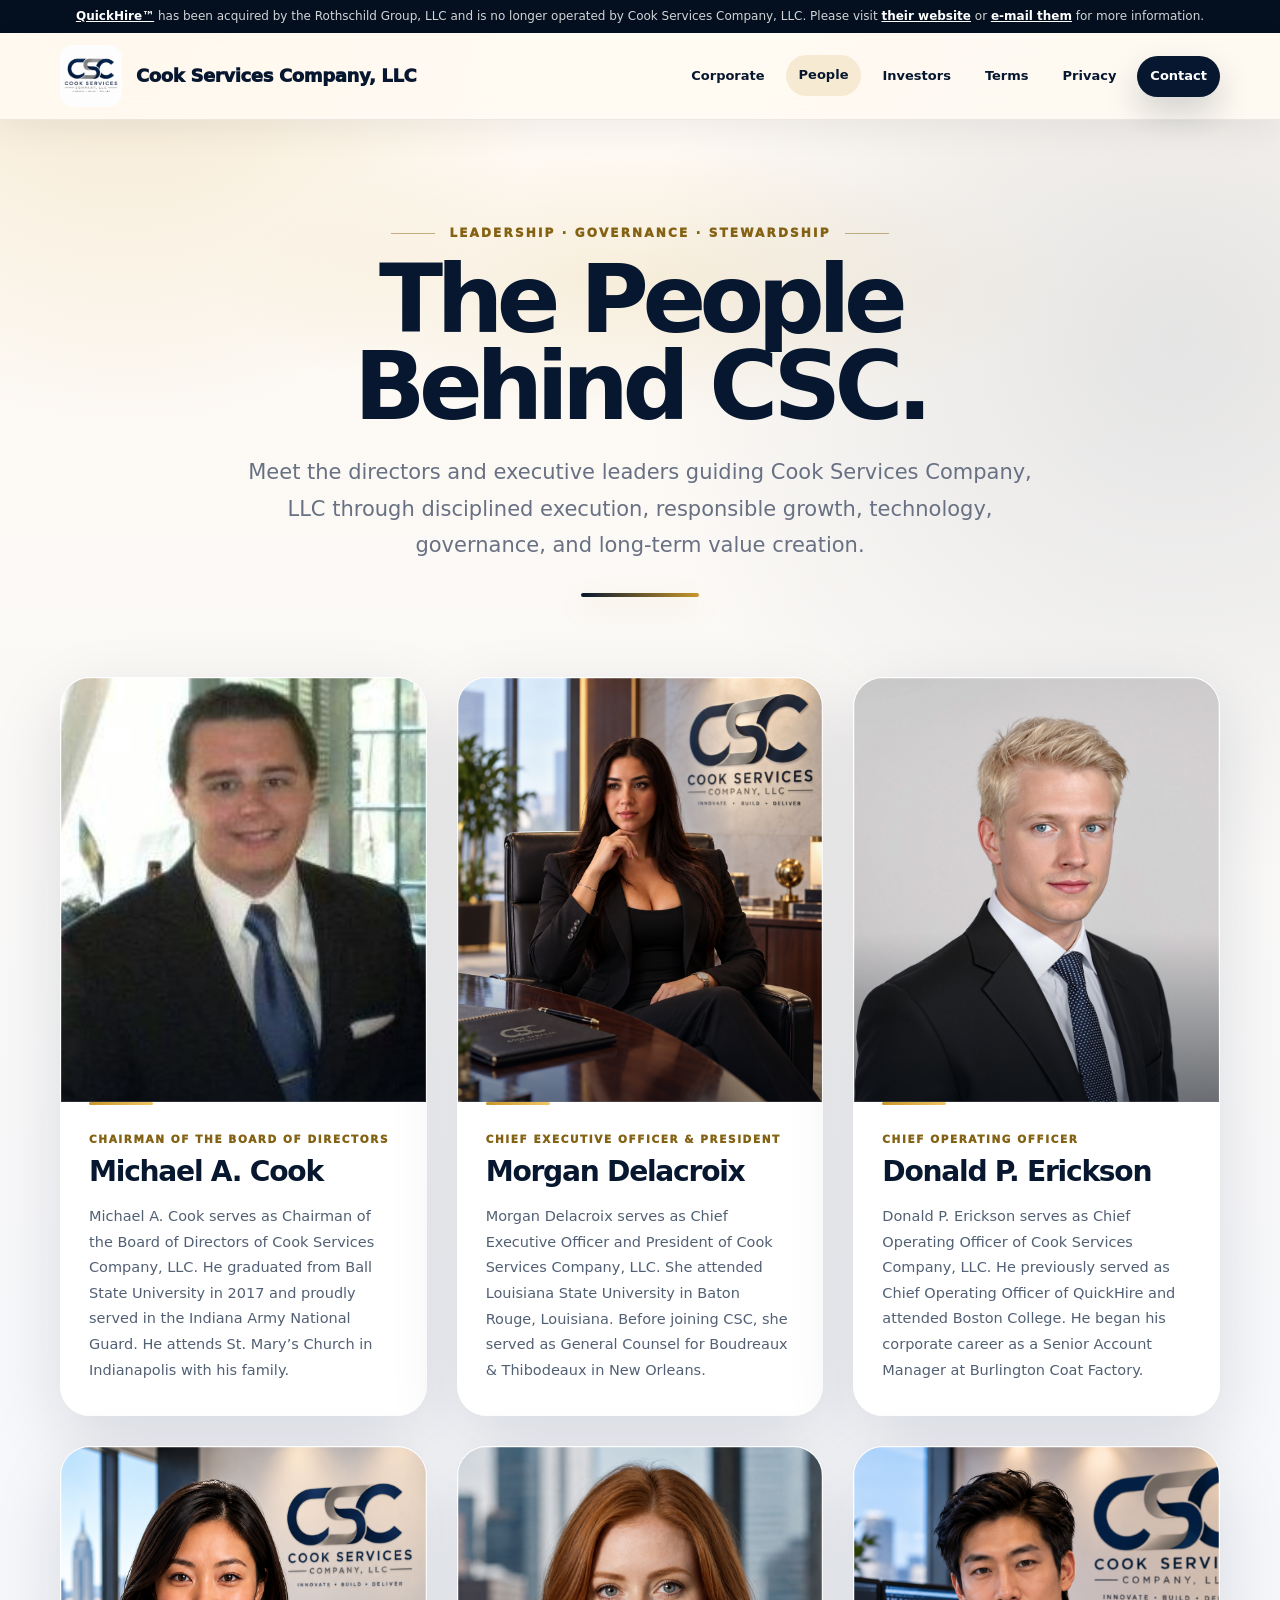
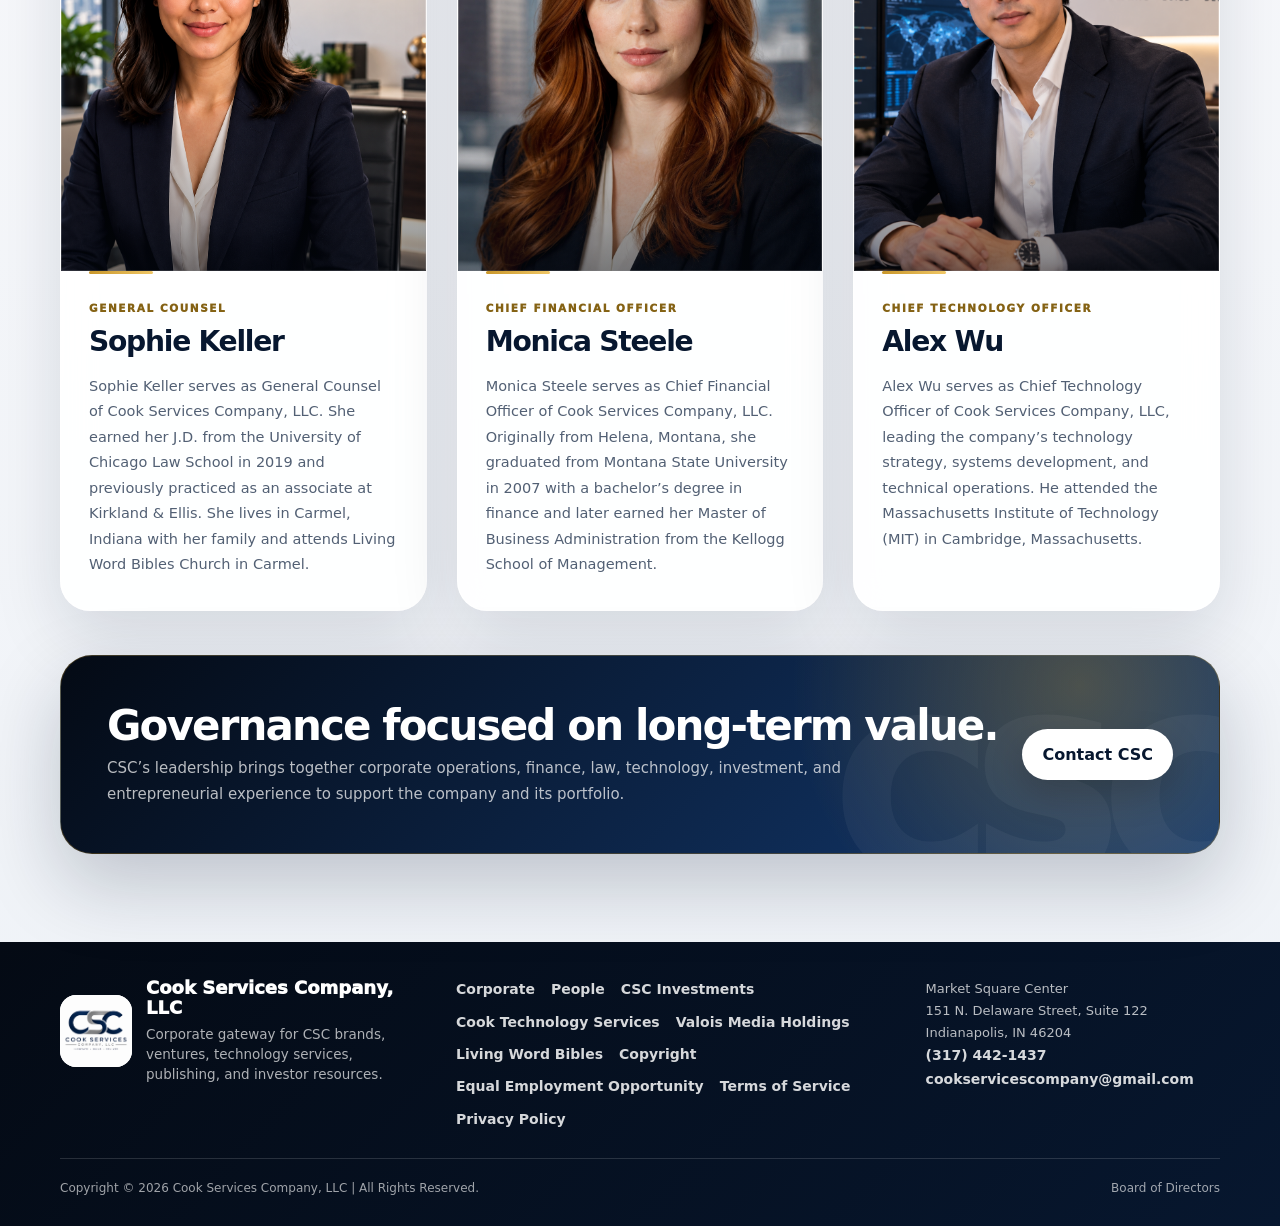
==== commit 2634cef4: "Update Board of Directors on 2 Oct 2026" ====
--- a/board-of-directors/index.html
+++ b/board-of-directors/index.html
@@ -3,104 +3,721 @@
 <head>
   <meta charset="utf-8">
   <meta name="viewport" content="width=device-width, initial-scale=1">
-  <title>People | Cook Services Company, LLC</title>
+  <title>Board of Directors | Cook Services Company, LLC</title>
   <meta name="description" content="Meet the Board of Directors and executive leadership of Cook Services Company, LLC.">
   <meta name="theme-color" content="#07172f">
 
   <link rel="icon" href="/favicon.ico">
   <link rel="apple-touch-icon" href="/apple-touch-icon.png">
-  <link rel="stylesheet" href="/csc-style.css">
+
+  <style>
+    :root{
+      --csc-navy:#07172f;
+      --csc-navy-2:#102957;
+      --csc-gold:#c9972b;
+      --csc-silver:#8d9298;
+      --ink:#172033;
+      --muted:#687183;
+      --paper:#f6f8fb;
+      --white:#ffffff;
+      --line:#dfe4eb;
+      --shadow:0 18px 50px rgba(7,23,47,.12);
+      --radius:24px;
+      --shell:min(1160px, calc(100% - 40px));
+    }
+
+    *{box-sizing:border-box}
+
+    html{scroll-behavior:smooth}
+
+    body{
+      margin:0;
+      font-family:Inter, ui-sans-serif, system-ui, -apple-system, BlinkMacSystemFont, "Segoe UI", sans-serif;
+      color:var(--ink);
+      background:
+        radial-gradient(circle at 85% 5%, rgba(201,151,43,.10), transparent 25%),
+        linear-gradient(180deg,#fff 0%,#f7f8fb 45%,#f1f4f8 100%);
+      line-height:1.6;
+    }
+
+    img{max-width:100%}
+
+    .skip-link{
+      position:absolute;
+      left:-9999px;
+      top:auto;
+      width:1px;
+      height:1px;
+      overflow:hidden;
+    }
+    .skip-link:focus{
+      left:16px;
+      top:16px;
+      width:auto;
+      height:auto;
+      padding:10px 14px;
+      background:#fff;
+      color:var(--csc-navy);
+      z-index:1000;
+      border-radius:10px;
+      box-shadow:var(--shadow);
+    }
+
+    .acquisition-notice{
+      background:#04101f;
+      color:rgba(255,255,255,.82);
+      text-align:center;
+      padding:8px 18px;
+      font-size:12px;
+      line-height:1.45;
+    }
+    .acquisition-notice a{color:#fff;font-weight:800}
+
+    .shell{width:var(--shell);margin-inline:auto}
+
+    .topbar{
+      position:sticky;
+      top:0;
+      z-index:50;
+      background:rgba(255,255,255,.94);
+      backdrop-filter:blur(16px);
+      border-bottom:1px solid rgba(7,23,47,.08);
+    }
+
+    .topbar-inner{
+      min-height:86px;
+      display:flex;
+      align-items:center;
+      justify-content:space-between;
+      gap:24px;
+    }
+
+    .brand{
+      display:flex;
+      align-items:center;
+      gap:14px;
+      text-decoration:none;
+      color:var(--csc-navy);
+      min-width:0;
+    }
+
+    .brand-logo{
+      width:62px;
+      height:62px;
+      object-fit:contain;
+      border-radius:14px;
+      flex:0 0 auto;
+    }
+
+    .brand-name{
+      font-weight:950;
+      letter-spacing:-.02em;
+      font-size:18px;
+      white-space:nowrap;
+    }
+
+    .nav{
+      display:flex;
+      align-items:center;
+      justify-content:flex-end;
+      flex-wrap:wrap;
+      gap:8px;
+    }
+
+    .nav a{
+      color:var(--csc-navy);
+      text-decoration:none;
+      font-size:13px;
+      font-weight:850;
+      padding:10px 13px;
+      border-radius:999px;
+      transition:.16s ease;
+    }
+
+    .nav a:hover,
+    .nav a[aria-current="page"]{
+      background:rgba(201,151,43,.16);
+      transform:translateY(-1px);
+    }
+
+    .nav .nav-cta{
+      color:#fff;
+      background:var(--csc-navy);
+      box-shadow:0 16px 34px rgba(7,23,47,.18);
+    }
+    .nav .nav-cta:hover{background:var(--csc-navy-2)}
+
+    .hero{
+      padding:82px 0 50px;
+      text-align:center;
+      position:relative;
+    }
+
+    .eyebrow{
+      margin:0 0 14px;
+      color:#846214;
+      font-size:12px;
+      font-weight:950;
+      letter-spacing:.18em;
+      text-transform:uppercase;
+    }
+
+    h1{
+      margin:0 auto;
+      max-width:900px;
+      color:var(--csc-navy);
+      font-size:clamp(44px,7vw,78px);
+      line-height:.98;
+      letter-spacing:-.05em;
+    }
+
+    .hero p.lede{
+      max-width:760px;
+      margin:24px auto 0;
+      font-size:18px;
+      color:var(--muted);
+    }
+
+    .hero-rule{
+      width:94px;
+      height:4px;
+      margin:30px auto 0;
+      border-radius:999px;
+      background:linear-gradient(90deg,var(--csc-navy),var(--csc-gold));
+    }
+
+    .board-section{padding:22px 0 88px}
+
+    .board-grid{
+      display:grid;
+      grid-template-columns:repeat(3,minmax(0,1fr));
+      gap:26px;
+    }
+
+    .director-card{
+      background:rgba(255,255,255,.96);
+      border:1px solid rgba(7,23,47,.08);
+      border-radius:var(--radius);
+      overflow:hidden;
+      box-shadow:var(--shadow);
+      display:flex;
+      flex-direction:column;
+      min-width:0;
+      transition:transform .2s ease, box-shadow .2s ease;
+    }
+
+    .director-card:hover{
+      transform:translateY(-4px);
+      box-shadow:0 26px 60px rgba(7,23,47,.16);
+    }
+
+    .portrait-wrap{
+      position:relative;
+      aspect-ratio:4 / 4.35;
+      overflow:hidden;
+      background:#e8ebef;
+    }
+
+    .portrait-wrap img{
+      width:100%;
+      height:100%;
+      object-fit:cover;
+      object-position:center top;
+      display:block;
+      transition:transform .35s ease;
+    }
+
+    .director-card:hover .portrait-wrap img{transform:scale(1.018)}
+
+    .portrait-wrap::after{
+      content:"";
+      position:absolute;
+      inset:auto 0 0;
+      height:30%;
+      background:linear-gradient(180deg,transparent,rgba(4,10,20,.32));
+      pointer-events:none;
+    }
+
+    .card-body{
+      padding:25px 25px 28px;
+      flex:1;
+      display:flex;
+      flex-direction:column;
+    }
+
+    .role{
+      margin:0 0 8px;
+      color:#846214;
+      font-size:11px;
+      font-weight:950;
+      letter-spacing:.13em;
+      text-transform:uppercase;
+    }
+
+    .director-card h2{
+      margin:0;
+      color:var(--csc-navy);
+      font-size:27px;
+      line-height:1.1;
+      letter-spacing:-.03em;
+    }
+
+    .bio{
+      margin:14px 0 0;
+      color:#566073;
+      font-size:14.5px;
+      line-height:1.72;
+    }
+
+    .leadership-note{
+      margin-top:36px;
+      padding:28px 30px;
+      background:linear-gradient(135deg,var(--csc-navy),#102957);
+      color:#fff;
+      border-radius:var(--radius);
+      box-shadow:var(--shadow);
+      display:grid;
+      grid-template-columns:minmax(0,1fr) auto;
+      gap:24px;
+      align-items:center;
+    }
+
+    .leadership-note h2{
+      margin:0 0 6px;
+      font-size:25px;
+      line-height:1.15;
+    }
+    .leadership-note p{
+      margin:0;
+      color:rgba(255,255,255,.72);
+      max-width:760px;
+    }
+    .leadership-note a{
+      text-decoration:none;
+      color:var(--csc-navy);
+      background:#fff;
+      font-weight:900;
+      padding:12px 17px;
+      border-radius:999px;
+      white-space:nowrap;
+    }
+
+    footer{
+      background:linear-gradient(135deg,#040a14,var(--csc-navy));
+      color:#fff;
+      padding:36px 0 28px;
+    }
+
+    .footer-grid{
+      display:grid;
+      grid-template-columns:minmax(240px,1fr) minmax(240px,1.2fr) minmax(220px,.8fr);
+      gap:28px;
+      align-items:start;
+    }
+
+    .footer-brand{
+      display:flex;
+      align-items:center;
+      gap:14px;
+    }
+
+    .footer-logo{
+      width:72px;
+      height:72px;
+      object-fit:contain;
+      border-radius:16px;
+      background:#fff;
+    }
+
+    .footer-title{font-weight:950;font-size:18px;line-height:1.12}
+    .footer-sub{
+      color:rgba(255,255,255,.68);
+      margin-top:7px;
+      font-size:13.5px;
+      line-height:1.45;
+      max-width:430px;
+    }
+
+    .footer-links{
+      display:flex;
+      flex-wrap:wrap;
+      gap:10px 16px;
+    }
+
+    .footer-links a,
+    .footer-contact a{
+      color:rgba(255,255,255,.84);
+      text-decoration:none;
+      font-weight:760;
+      font-size:14px;
+    }
+
+    .footer-links a:hover,
+    .footer-contact a:hover{
+      color:#fff;
+      text-decoration:underline;
+    }
+
+    .footer-contact{
+      color:rgba(255,255,255,.72);
+      line-height:1.7;
+      font-size:13px;
+    }
+
+    .copyright{
+      margin-top:28px;
+      padding-top:20px;
+      border-top:1px solid rgba(255,255,255,.14);
+      color:rgba(255,255,255,.62);
+      font-size:12px;
+      display:flex;
+      justify-content:space-between;
+      gap:16px;
+      flex-wrap:wrap;
+    }
+    .copyright a{color:inherit;text-decoration:none}
+    .copyright a:hover{color:#fff;text-decoration:underline}
+
+    @media(max-width:980px){
+      .board-grid{grid-template-columns:repeat(2,minmax(0,1fr))}
+      .footer-grid{grid-template-columns:1fr}
+      .topbar-inner{align-items:flex-start;padding:14px 0;flex-direction:column}
+      .nav{justify-content:flex-start}
+    }
+
+    @media(max-width:650px){
+      :root{--shell:min(100% - 22px,1160px)}
+      .acquisition-notice{font-size:11px}
+      .brand{width:100%;justify-content:center}
+      .brand-name{font-size:16px;white-space:normal}
+      .brand-logo{width:58px;height:58px}
+      .nav{justify-content:center;width:100%}
+      .nav a{font-size:12px;padding:9px 10px}
+      .hero{padding:56px 0 34px}
+      h1{font-size:clamp(42px,15vw,62px)}
+      .hero p.lede{font-size:16px}
+      .board-grid{grid-template-columns:1fr;gap:20px}
+      .portrait-wrap{aspect-ratio:4 / 4.1}
+      .leadership-note{grid-template-columns:1fr;text-align:left}
+      .leadership-note a{justify-self:start}
+    }
+  
+    /* Premium board presentation */
+    body{
+      background:
+        radial-gradient(circle at 10% 0%,rgba(201,151,43,.18),transparent 27rem),
+        radial-gradient(circle at 92% 12%,rgba(16,41,87,.10),transparent 34rem),
+        linear-gradient(180deg,#fffaf2 0%,#f7f8fb 48%,#eef2f7 100%);
+    }
+
+    .topbar{
+      background:rgba(255,250,242,.90);
+      backdrop-filter:blur(22px);
+      box-shadow:0 10px 34px rgba(7,23,47,.06);
+    }
+
+    .hero{
+      padding:96px 0 58px;
+    }
+
+    .hero::before{
+      content:"";
+      position:absolute;
+      inset:22px 50% auto;
+      width:min(880px,92vw);
+      height:280px;
+      transform:translateX(-50%);
+      background:radial-gradient(ellipse at center,rgba(201,151,43,.13),transparent 68%);
+      pointer-events:none;
+      z-index:-1;
+    }
+
+    .eyebrow{
+      display:inline-flex;
+      align-items:center;
+      gap:14px;
+    }
+    .eyebrow::before,.eyebrow::after{
+      content:"";
+      width:44px;
+      height:1px;
+      background:rgba(132,98,20,.48);
+    }
+
+    h1{
+      font-size:clamp(52px,8vw,94px);
+      line-height:.92;
+      letter-spacing:-.07em;
+      text-wrap:balance;
+    }
+
+    .hero p.lede{
+      font-size:clamp(17px,2vw,21px);
+      line-height:1.72;
+      max-width:820px;
+    }
+
+    .hero-rule{
+      width:118px;
+      height:4px;
+      box-shadow:0 10px 24px rgba(201,151,43,.25);
+    }
+
+    .board-grid{
+      gap:30px;
+    }
+
+    .director-card{
+      position:relative;
+      border-radius:30px;
+      background:rgba(255,255,255,.92);
+      border:1px solid rgba(255,255,255,.78);
+      box-shadow:0 24px 68px rgba(7,23,47,.13);
+      backdrop-filter:blur(16px);
+      transition:transform .24s ease,box-shadow .24s ease,border-color .24s ease;
+    }
+
+    .director-card:hover{
+      transform:translateY(-8px);
+      box-shadow:0 36px 88px rgba(7,23,47,.18);
+      border-color:rgba(201,151,43,.42);
+    }
+
+    .portrait-wrap{
+      aspect-ratio:4/4.65;
+      background:
+        linear-gradient(145deg,#e8ebef,#f8fafc);
+    }
+
+    .portrait-wrap::before{
+      content:"";
+      position:absolute;
+      inset:0;
+      z-index:1;
+      box-shadow:inset 0 0 0 1px rgba(255,255,255,.24);
+      pointer-events:none;
+    }
+
+    .portrait-wrap::after{
+      height:40%;
+      background:linear-gradient(180deg,transparent,rgba(4,10,20,.48));
+      z-index:1;
+    }
+
+    .portrait-wrap img{
+      transform:scale(1.002);
+      filter:saturate(.98) contrast(1.01);
+    }
+
+    .director-card:hover .portrait-wrap img{
+      transform:scale(1.035);
+      filter:saturate(1.04) contrast(1.03);
+    }
+
+    .card-body{
+      position:relative;
+      padding:29px 28px 32px;
+    }
+
+    .card-body::before{
+      content:"";
+      position:absolute;
+      top:0;
+      left:28px;
+      width:64px;
+      height:3px;
+      border-radius:999px;
+      background:linear-gradient(90deg,var(--csc-gold),#f0c766);
+    }
+
+    .role{
+      font-size:10.5px;
+      letter-spacing:.15em;
+      margin-bottom:10px;
+    }
+
+    .director-card h2{
+      font-size:clamp(26px,2.2vw,32px);
+      letter-spacing:-.045em;
+    }
+
+    .bio{
+      margin-top:16px;
+      color:#526074;
+      font-size:14.5px;
+      line-height:1.76;
+    }
+
+    .leadership-note{
+      margin-top:44px;
+      padding:clamp(30px,4vw,46px);
+      border-radius:32px;
+      background:
+        radial-gradient(circle at 88% 15%,rgba(201,151,43,.32),transparent 18rem),
+        linear-gradient(135deg,#040a14,#0f2d58 72%,#143d76);
+      border:1px solid rgba(201,151,43,.28);
+      box-shadow:0 30px 78px rgba(7,23,47,.22);
+      overflow:hidden;
+      position:relative;
+    }
+
+    .leadership-note::after{
+      content:"CSC";
+      position:absolute;
+      right:-16px;
+      bottom:-54px;
+      font-weight:1000;
+      font-size:clamp(120px,16vw,220px);
+      line-height:1;
+      letter-spacing:-.08em;
+      color:rgba(255,255,255,.045);
+      pointer-events:none;
+    }
+
+    .leadership-note>div,.leadership-note>a{
+      position:relative;
+      z-index:1;
+    }
+
+    .leadership-note h2{
+      font-size:clamp(28px,3.5vw,42px);
+      letter-spacing:-.045em;
+    }
+
+    .leadership-note p{
+      font-size:15px;
+      line-height:1.7;
+    }
+
+    .leadership-note a{
+      padding:13px 20px;
+      box-shadow:0 14px 34px rgba(0,0,0,.18);
+      transition:transform .16s ease,background .16s ease;
+    }
+
+    .leadership-note a:hover{
+      transform:translateY(-2px);
+      background:#fff8e8;
+    }
+
+    @media(max-width:650px){
+      .hero{padding:62px 0 38px}
+      .eyebrow::before,.eyebrow::after{width:24px}
+      .portrait-wrap{aspect-ratio:4/4.35}
+      .card-body{padding:25px 22px 28px}
+      .card-body::before{left:22px}
+    }
+
+  </style>
 
   <script type="application/ld+json">
   {
-    "@context": "https://schema.org",
-    "@type": "AboutPage",
-    "name": "People | Cook Services Company, LLC",
-    "url": "https://corporate.cook-international.com/board-of-directors/",
-    "about": {
-      "@type": "Organization",
-      "name": "Cook Services Company, LLC",
-      "url": "https://corporate.cook-international.com/"
+    "@context":"https://schema.org",
+    "@type":"AboutPage",
+    "name":"Board of Directors | Cook Services Company, LLC",
+    "url":"https://corporate.cook-international.com/board-of-directors/",
+    "about":{
+      "@type":"Organization",
+      "name":"Cook Services Company, LLC",
+      "url":"https://corporate.cook-international.com/"
     }
   }
   </script>
 </head>
 
 <body>
-  <div id="csc-site-header"></div>
-
-  <main id="main" class="csc-main csc-people-main">
-    <section class="csc-shell csc-people-hero" aria-labelledby="people-title">
-      <p class="csc-eyebrow">Leadership &amp; Governance</p>
-      <h1 class="csc-people-title" id="people-title">Our People.</h1>
-      <p class="csc-people-lede">
-        Meet the directors and executive leaders guiding Cook Services Company, LLC
-        through disciplined operations, responsible growth, technology development,
-        and long-term value creation.
+  <div class="acquisition-notice" role="status" aria-label="QuickHire acquisition notice">
+    <a href="https://quickhire.agency">QuickHire™</a> has been acquired by the Rothschild Group, LLC and is no longer operated by Cook Services Company, LLC.
+    Please visit <a href="https://rothschildgroupllc.com/">their website</a> or
+    <a href="mailto:info@rothschildgroupllc.com?subject=RE%3A%20QuickHire%E2%84%A2">e-mail them</a> for more information.
+  </div>
+
+  <a class="skip-link" href="#main">Skip to content</a>
+
+  <header class="topbar" aria-label="Site header">
+    <div class="shell topbar-inner">
+      <a class="brand" href="/" aria-label="Cook Services Company home">
+        <img class="brand-logo" src="/CSCLogo01.png" alt="Cook Services Company logo">
+        <span class="brand-name">Cook Services Company, LLC</span>
+      </a>
+
+      <nav class="nav" aria-label="Primary navigation">
+        <a href="/">Corporate</a>
+        <a href="/board-of-directors/" aria-current="page">People</a>
+        <a href="/investors/">Investors</a>
+        <a href="/terms/">Terms</a>
+        <a href="/privacy/">Privacy</a>
+        <a class="nav-cta" href="/#contact">Contact</a>
+      </nav>
+    </div>
+  </header>
+
+  <main id="main">
+    <section class="shell hero" aria-labelledby="page-title">
+      <p class="eyebrow">Leadership · Governance · Stewardship</p>
+      <h1 id="page-title">The People Behind CSC.</h1>
+      <p class="lede">
+        Meet the directors and executive leaders guiding Cook Services Company, LLC through disciplined execution, responsible growth, technology, governance, and long-term value creation.
       </p>
-      <div class="csc-people-rule" aria-hidden="true"></div>
+      <div class="hero-rule" aria-hidden="true"></div>
     </section>
 
-    <section class="csc-shell csc-people-section" aria-label="Board of Directors and executive leadership">
-      <div class="csc-people-grid">
-
-        <article class="csc-person-card">
-          <div class="csc-person-photo">
+    <section class="shell board-section" aria-label="Cook Services Company Board of Directors">
+      <div class="board-grid">
+
+        <article class="director-card">
+          <div class="portrait-wrap">
             <img src="./MichaelACook.jpg" alt="Michael A. Cook" loading="eager">
-            <span class="csc-person-index" aria-hidden="true">01</span>
-          </div>
-          <div class="csc-person-body">
-            <p class="csc-person-role">Chairman of the Board of Directors</p>
-            <h2 class="csc-person-name">Michael A. Cook</h2>
-            <p class="csc-person-bio">
+          </div>
+          <div class="card-body">
+            <p class="role">Chairman of the Board of Directors</p>
+            <h2>Michael A. Cook</h2>
+            <p class="bio">
               Michael A. Cook serves as Chairman of the Board of Directors of Cook Services Company, LLC.
-              He graduated from Ball State University in 2017 and proudly served in the Indiana Army
-              National Guard. He attends St. Mary’s Church in Indianapolis with his family.
+              He graduated from Ball State University in 2017 and proudly served in the Indiana Army National Guard.
+              He attends St. Mary’s Church in Indianapolis with his family.
             </p>
           </div>
         </article>
 
-        <article class="csc-person-card">
-          <div class="csc-person-photo">
+        <article class="director-card">
+          <div class="portrait-wrap">
             <img src="./MorganDelacroix.png" alt="Morgan Delacroix" loading="eager">
-            <span class="csc-person-index" aria-hidden="true">02</span>
-          </div>
-          <div class="csc-person-body">
-            <p class="csc-person-role">Chief Executive Officer &amp; President</p>
-            <h2 class="csc-person-name">Morgan Delacroix</h2>
-            <p class="csc-person-bio">
+          </div>
+          <div class="card-body">
+            <p class="role">Chief Executive Officer &amp; President</p>
+            <h2>Morgan Delacroix</h2>
+            <p class="bio">
               Morgan Delacroix serves as Chief Executive Officer and President of Cook Services Company, LLC.
-              She attended Louisiana State University in Baton Rouge, Louisiana. Before joining CSC, she
-              served as General Counsel for Boudreaux &amp; Thibodeaux in New Orleans, Louisiana.
+              She attended Louisiana State University in Baton Rouge, Louisiana. Before joining CSC,
+              she served as General Counsel for Boudreaux &amp; Thibodeaux in New Orleans.
             </p>
           </div>
         </article>
 
-        <article class="csc-person-card">
-          <div class="csc-person-photo">
+        <article class="director-card">
+          <div class="portrait-wrap">
             <img src="./01DonaldErickson.jpeg" alt="Donald P. Erickson" loading="eager">
-            <span class="csc-person-index" aria-hidden="true">03</span>
-          </div>
-          <div class="csc-person-body">
-            <p class="csc-person-role">Chief Operating Officer</p>
-            <h2 class="csc-person-name">Donald P. Erickson</h2>
-            <p class="csc-person-bio">
-              Donald P. Erickson serves as Chief Operating Officer of Cook Services Company, LLC. He
-              previously served as Chief Operating Officer of QuickHire and attended Boston College.
+          </div>
+          <div class="card-body">
+            <p class="role">Chief Operating Officer</p>
+            <h2>Donald P. Erickson</h2>
+            <p class="bio">
+              Donald P. Erickson serves as Chief Operating Officer of Cook Services Company, LLC.
+              He previously served as Chief Operating Officer of QuickHire and attended Boston College.
               He began his corporate career as a Senior Account Manager at Burlington Coat Factory.
             </p>
           </div>
         </article>
 
-        <article class="csc-person-card">
-          <div class="csc-person-photo">
+        <article class="director-card">
+          <div class="portrait-wrap">
             <img src="./SophieKeller03.png" alt="Sophie Keller" loading="lazy">
-            <span class="csc-person-index" aria-hidden="true">04</span>
-          </div>
-          <div class="csc-person-body">
-            <p class="csc-person-role">General Counsel</p>
-            <h2 class="csc-person-name">Sophie Keller</h2>
-            <p class="csc-person-bio">
+          </div>
+          <div class="card-body">
+            <p class="role">General Counsel</p>
+            <h2>Sophie Keller</h2>
+            <p class="bio">
               Sophie Keller serves as General Counsel of Cook Services Company, LLC. She earned her J.D.
               from the University of Chicago Law School in 2019 and previously practiced as an associate
               at Kirkland &amp; Ellis. She lives in Carmel, Indiana with her family and attends Living Word
@@ -109,15 +726,14 @@
           </div>
         </article>
 
-        <article class="csc-person-card">
-          <div class="csc-person-photo">
+        <article class="director-card">
+          <div class="portrait-wrap">
             <img src="./monica-steele.png" alt="Monica Steele" loading="lazy">
-            <span class="csc-person-index" aria-hidden="true">05</span>
-          </div>
-          <div class="csc-person-body">
-            <p class="csc-person-role">Chief Financial Officer</p>
-            <h2 class="csc-person-name">Monica Steele</h2>
-            <p class="csc-person-bio">
+          </div>
+          <div class="card-body">
+            <p class="role">Chief Financial Officer</p>
+            <h2>Monica Steele</h2>
+            <p class="bio">
               Monica Steele serves as Chief Financial Officer of Cook Services Company, LLC. Originally
               from Helena, Montana, she graduated from Montana State University in 2007 with a bachelor’s
               degree in finance and later earned her Master of Business Administration from the Kellogg
@@ -126,15 +742,14 @@
           </div>
         </article>
 
-        <article class="csc-person-card">
-          <div class="csc-person-photo">
+        <article class="director-card">
+          <div class="portrait-wrap">
             <img src="./AlexWu.png" alt="Alex Wu" loading="lazy">
-            <span class="csc-person-index" aria-hidden="true">06</span>
-          </div>
-          <div class="csc-person-body">
-            <p class="csc-person-role">Chief Technology Officer</p>
-            <h2 class="csc-person-name">Alex Wu</h2>
-            <p class="csc-person-bio">
+          </div>
+          <div class="card-body">
+            <p class="role">Chief Technology Officer</p>
+            <h2>Alex Wu</h2>
+            <p class="bio">
               Alex Wu serves as Chief Technology Officer of Cook Services Company, LLC, leading the
               company’s technology strategy, systems development, and technical operations. He attended
               the Massachusetts Institute of Technology (MIT) in Cambridge, Massachusetts.
@@ -144,23 +759,63 @@
 
       </div>
 
-      <aside class="csc-people-governance" aria-label="CSC governance">
-        <div class="csc-people-governance-copy">
-          <p class="csc-kicker">Governance</p>
-          <h2>Leadership built for long-term value.</h2>
+      <div class="leadership-note">
+        <div>
+          <h2>Governance focused on long-term value.</h2>
           <p>
-            CSC’s leadership brings together experience across corporate operations, finance, law,
-            technology, investment, and entrepreneurship to support the company and its portfolio.
+            CSC’s leadership brings together corporate operations, finance, law, technology, investment,
+            and entrepreneurial experience to support the company and its portfolio.
           </p>
         </div>
-        <div class="csc-people-governance-action">
-          <a class="csc-button csc-button-secondary" href="/#contact">Contact CSC</a>
-        </div>
-      </aside>
+        <a href="/#contact">Contact CSC</a>
+      </div>
     </section>
   </main>
 
-  <div id="csc-site-footer"></div>
-  <script src="/csc-shell.js"></script>
+  <footer aria-label="Site footer">
+    <div class="shell">
+      <div class="footer-grid">
+        <div class="footer-brand">
+          <img class="footer-logo" src="/CSCLogo01.png" alt="Cook Services Company logo" loading="lazy">
+          <div>
+            <div class="footer-title">Cook Services Company, LLC</div>
+            <div class="footer-sub">
+              Corporate gateway for CSC brands, ventures, technology services, publishing, and investor resources.
+            </div>
+          </div>
+        </div>
+
+        <nav class="footer-links" aria-label="Footer navigation">
+          <a href="/">Corporate</a>
+          <a href="/board-of-directors/">People</a>
+          <a href="/investors/">CSC Investments</a>
+          <a href="https://cts.cook-international.com/">Cook Technology Services</a>
+          <a href="https://www.valoismedia.com/">Valois Media Holdings</a>
+          <a href="https://www.livingwordbibles.com/">Living Word Bibles</a>
+          <a href="/copyright/">Copyright</a>
+          <a href="/eeo/">Equal Employment Opportunity</a>
+          <a href="/terms/">Terms of Service</a>
+          <a href="/privacy/">Privacy Policy</a>
+        </nav>
+
+        <div class="footer-contact">
+          Market Square Center<br>
+          151 N. Delaware Street, Suite 122<br>
+          Indianapolis, IN 46204<br>
+          <a href="tel:+13174421437">(317) 442-1437</a><br>
+          <a href="mailto:cookservicescompany@gmail.com">cookservicescompany@gmail.com</a>
+        </div>
+      </div>
+
+      <div class="copyright">
+        <a href="/copyright/">Copyright © <span id="year">2026</span> Cook Services Company, LLC | All Rights Reserved.</a>
+        <span>Board of Directors</span>
+      </div>
+    </div>
+  </footer>
+
+  <script>
+    document.getElementById('year').textContent = new Date().getFullYear();
+  </script>
 </body>
 </html>
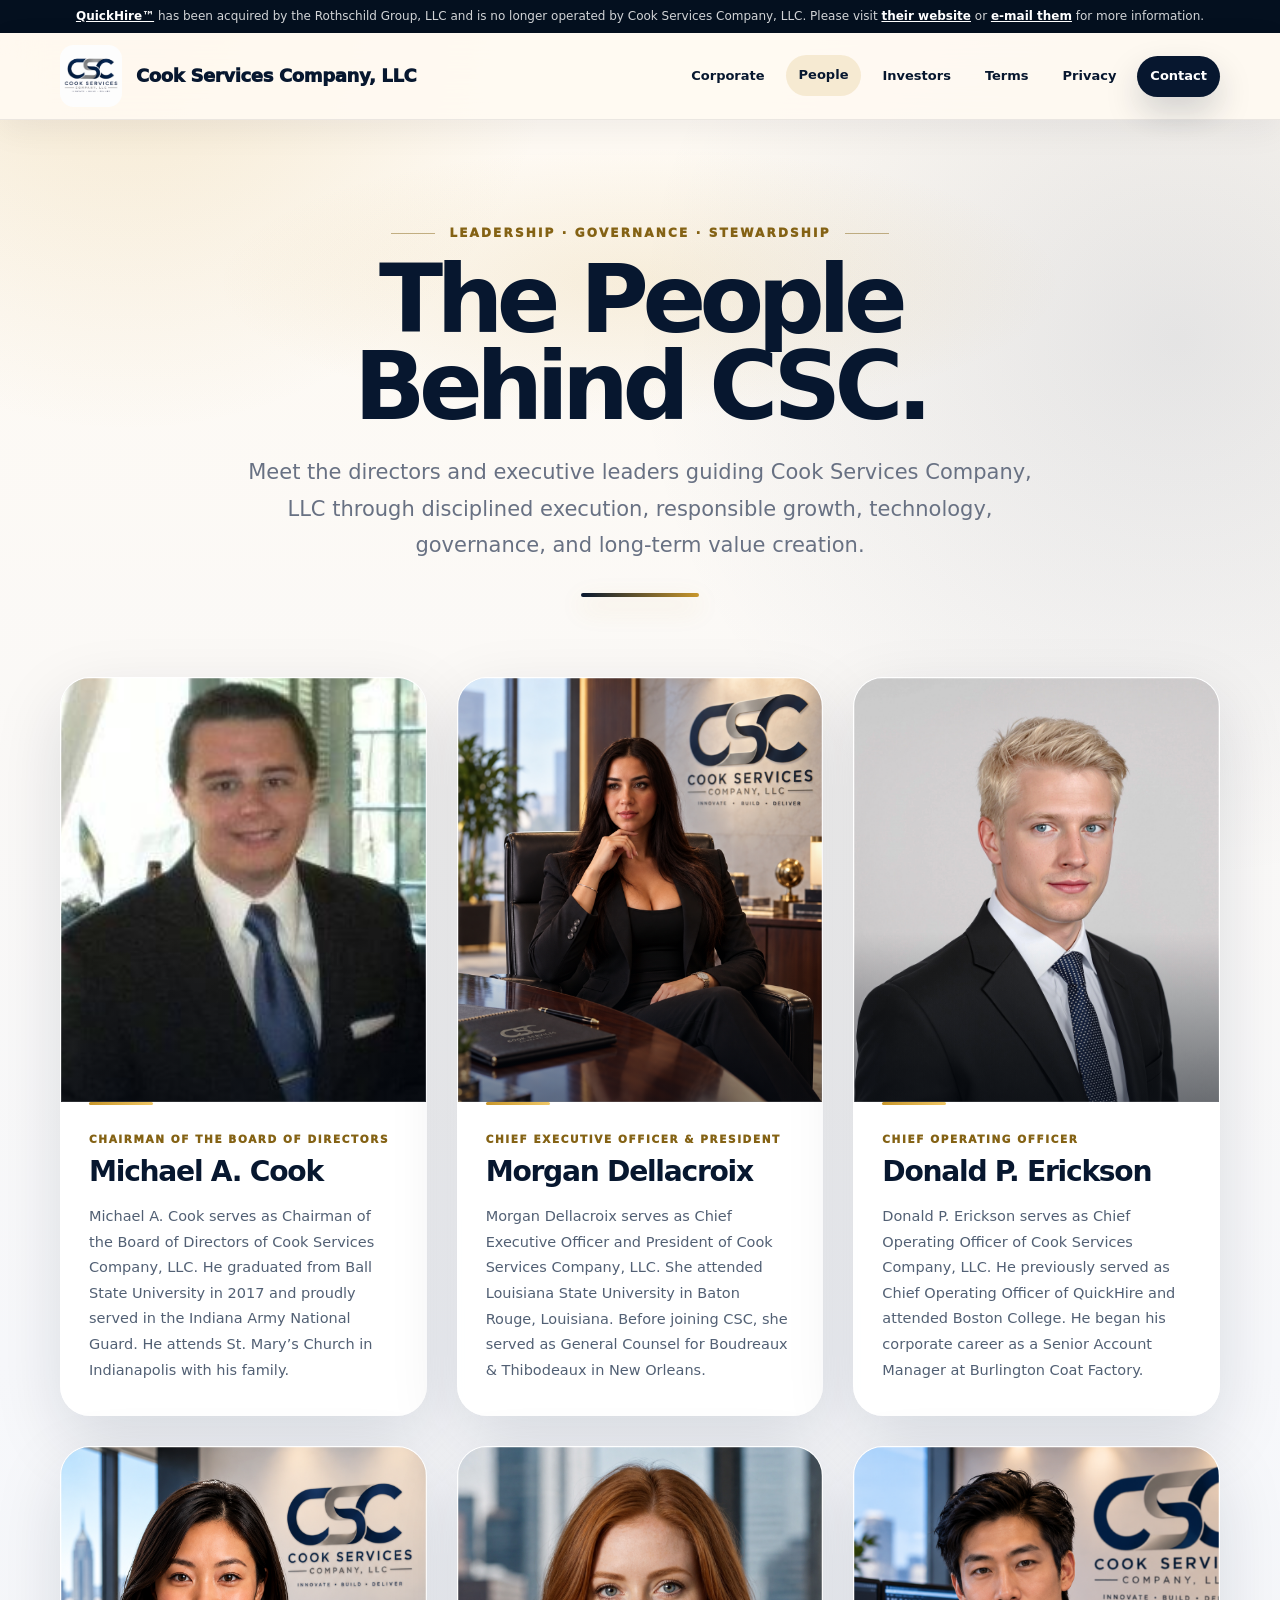
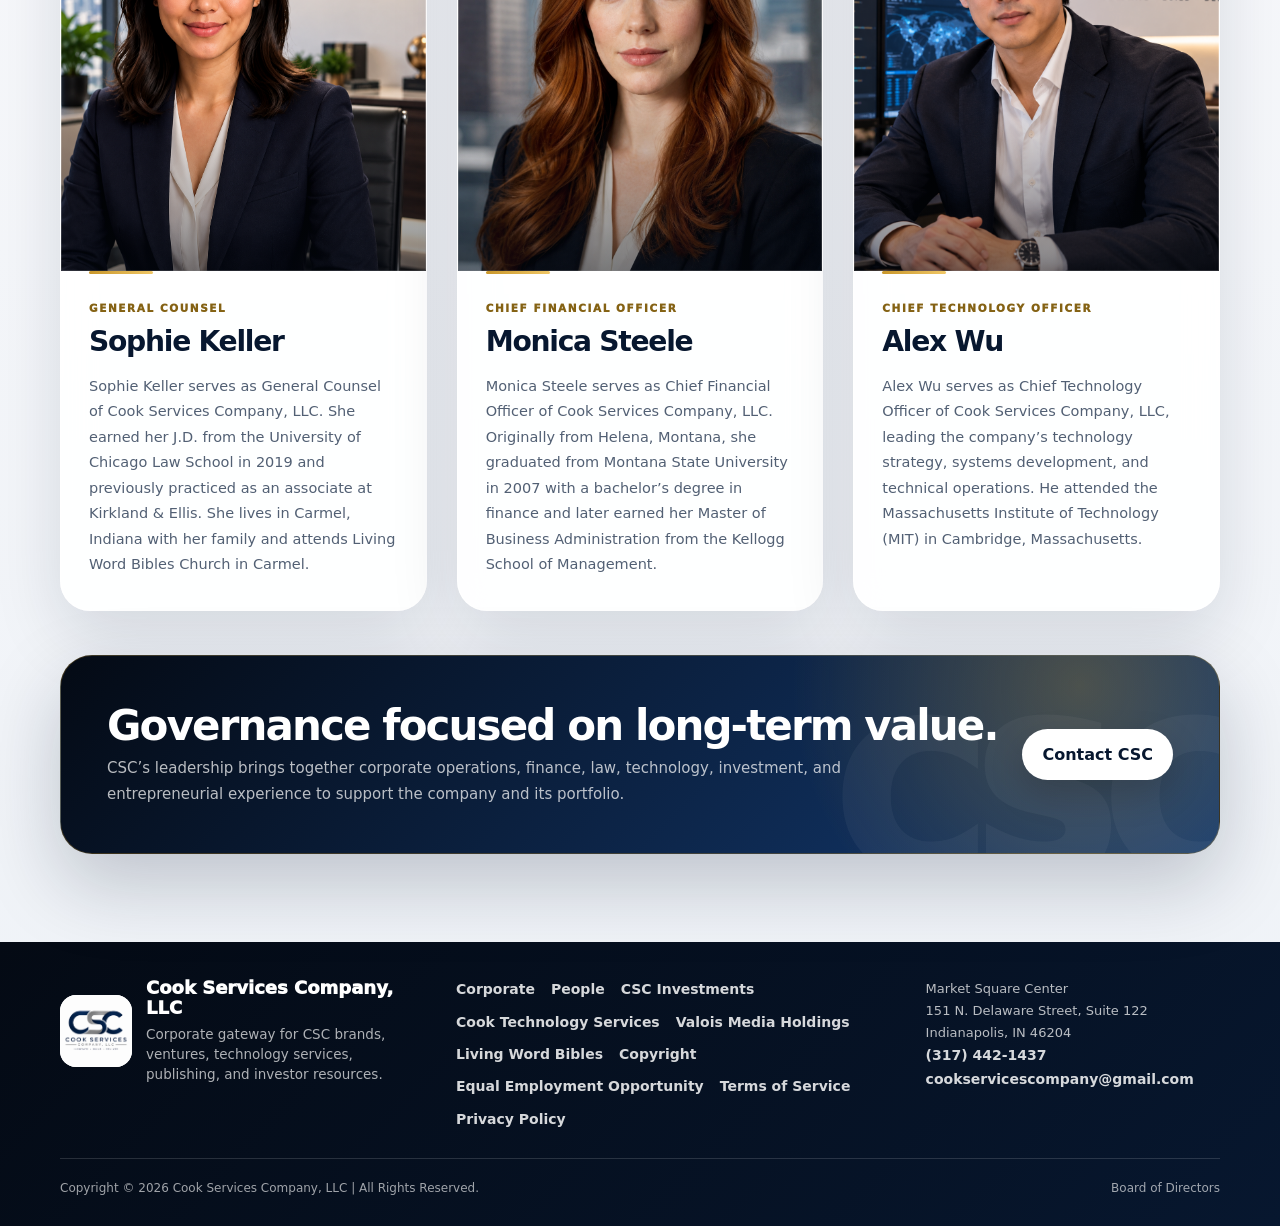
==== commit 184ae79e: "Update Morgan Dellacroix on 2 Oct 2026" ====
--- a/board-of-directors/index.html
+++ b/board-of-directors/index.html
@@ -682,13 +682,13 @@
 
         <article class="director-card">
           <div class="portrait-wrap">
-            <img src="./MorganDelacroix.png" alt="Morgan Delacroix" loading="eager">
+            <img src="./MorganDellacroix.png" alt="Morgan Dellacroix" loading="eager">
           </div>
           <div class="card-body">
             <p class="role">Chief Executive Officer &amp; President</p>
-            <h2>Morgan Delacroix</h2>
+            <h2>Morgan Dellacroix</h2>
             <p class="bio">
-              Morgan Delacroix serves as Chief Executive Officer and President of Cook Services Company, LLC.
+              Morgan Dellacroix serves as Chief Executive Officer and President of Cook Services Company, LLC.
               She attended Louisiana State University in Baton Rouge, Louisiana. Before joining CSC,
               she served as General Counsel for Boudreaux &amp; Thibodeaux in New Orleans.
             </p>
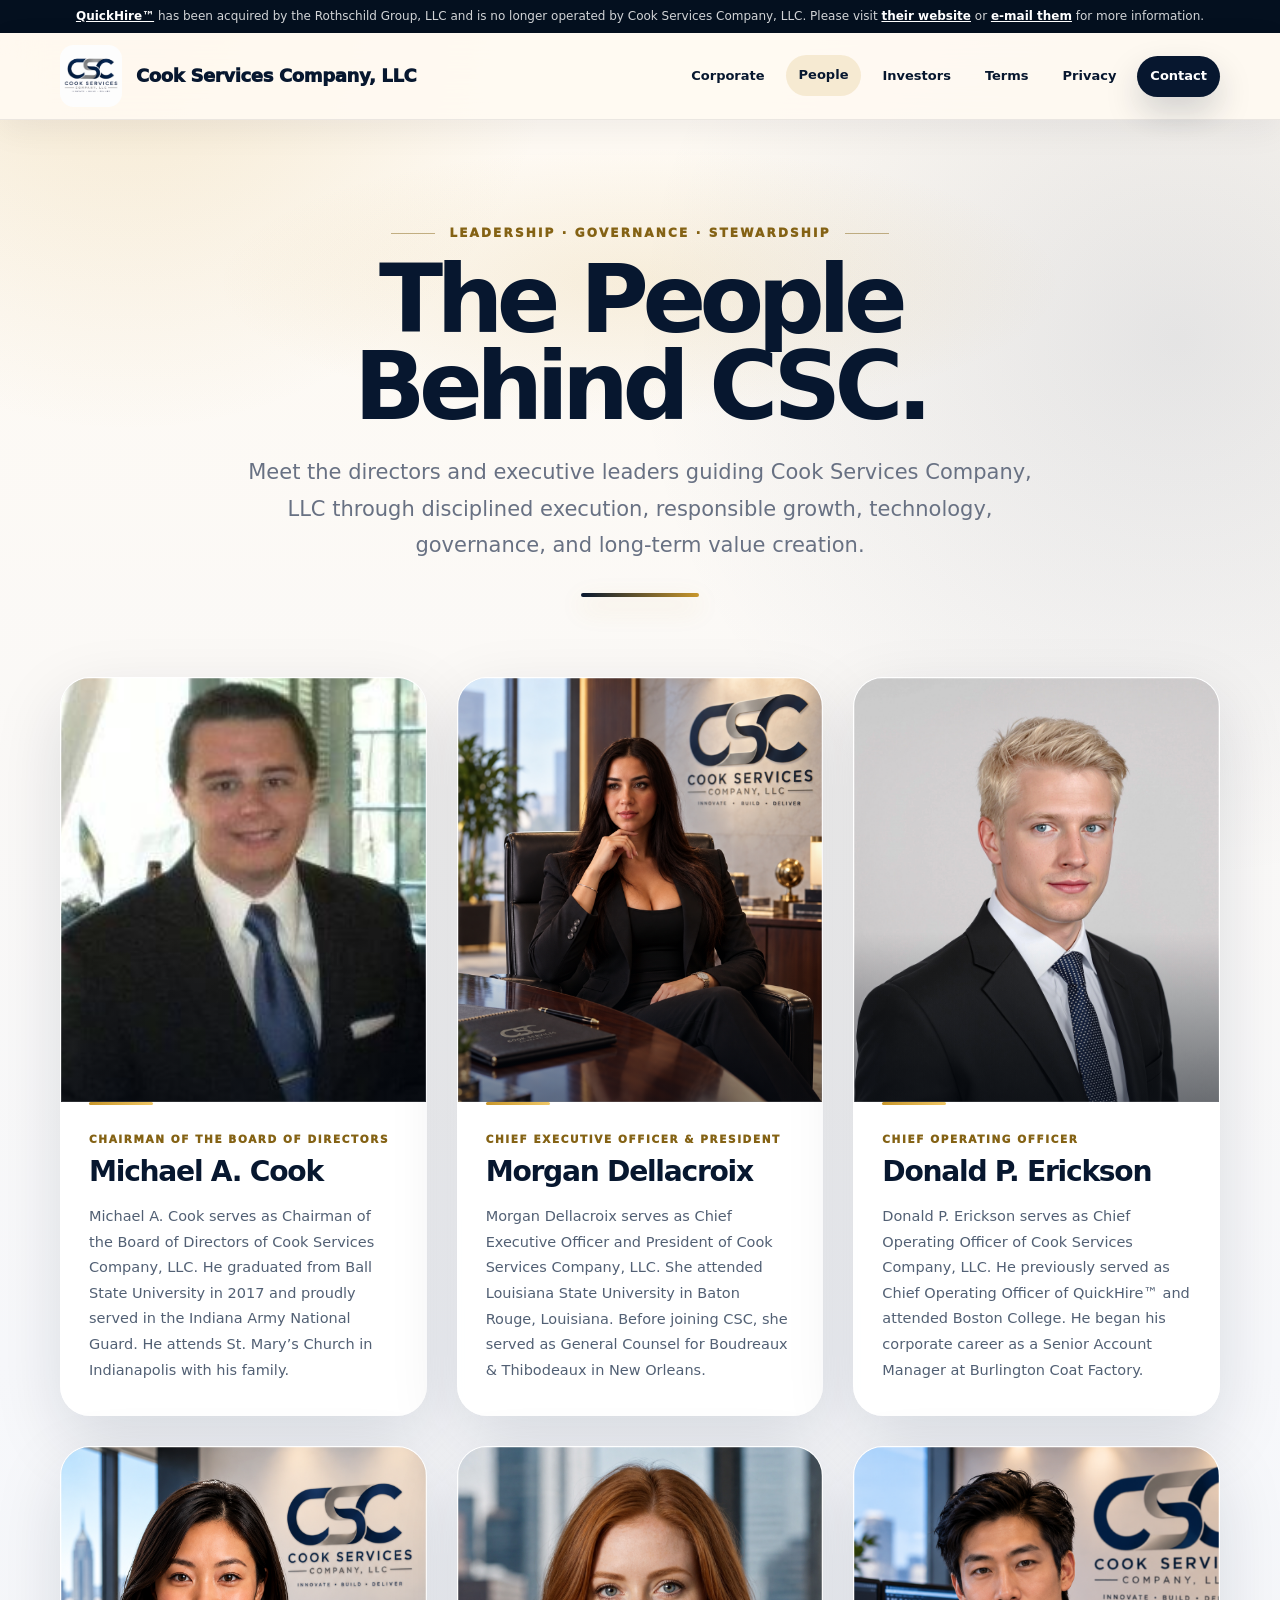
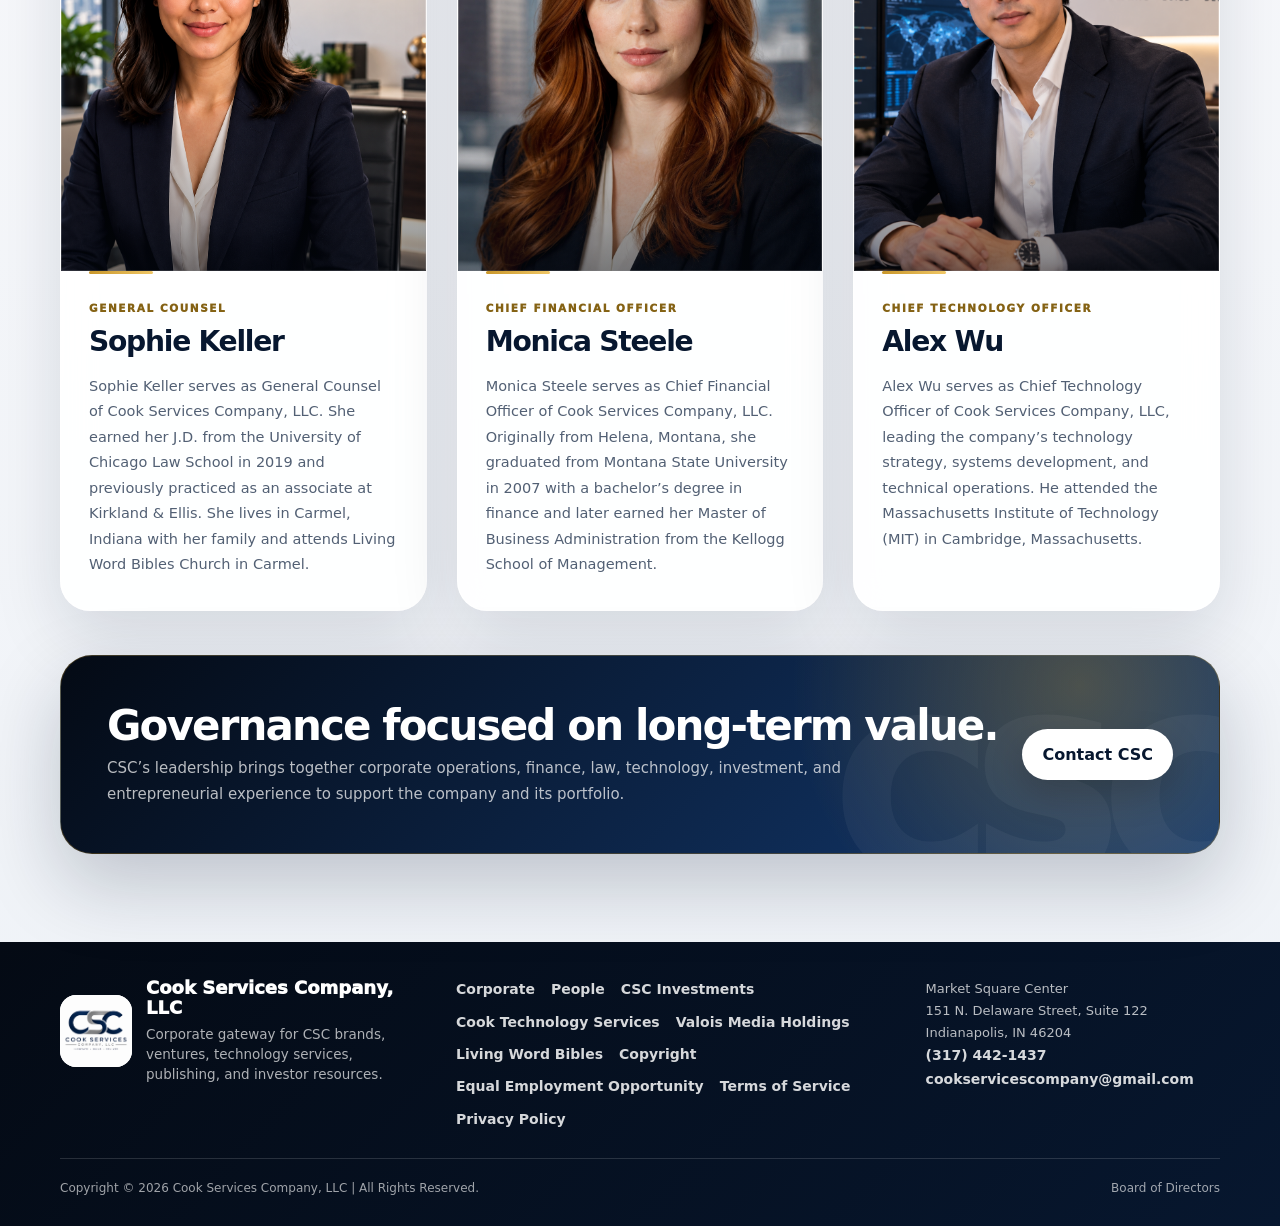
==== commit e5c5610a: "Update Board of Directors on 2 Oct 2026 Update Board of Directors on 2 Oct 2026" ====
--- a/board-of-directors/index.html
+++ b/board-of-directors/index.html
@@ -704,7 +704,7 @@
             <h2>Donald P. Erickson</h2>
             <p class="bio">
               Donald P. Erickson serves as Chief Operating Officer of Cook Services Company, LLC.
-              He previously served as Chief Operating Officer of QuickHire and attended Boston College.
+              He previously served as Chief Operating Officer of QuickHire™ and attended Boston College.
               He began his corporate career as a Senior Account Manager at Burlington Coat Factory.
             </p>
           </div>
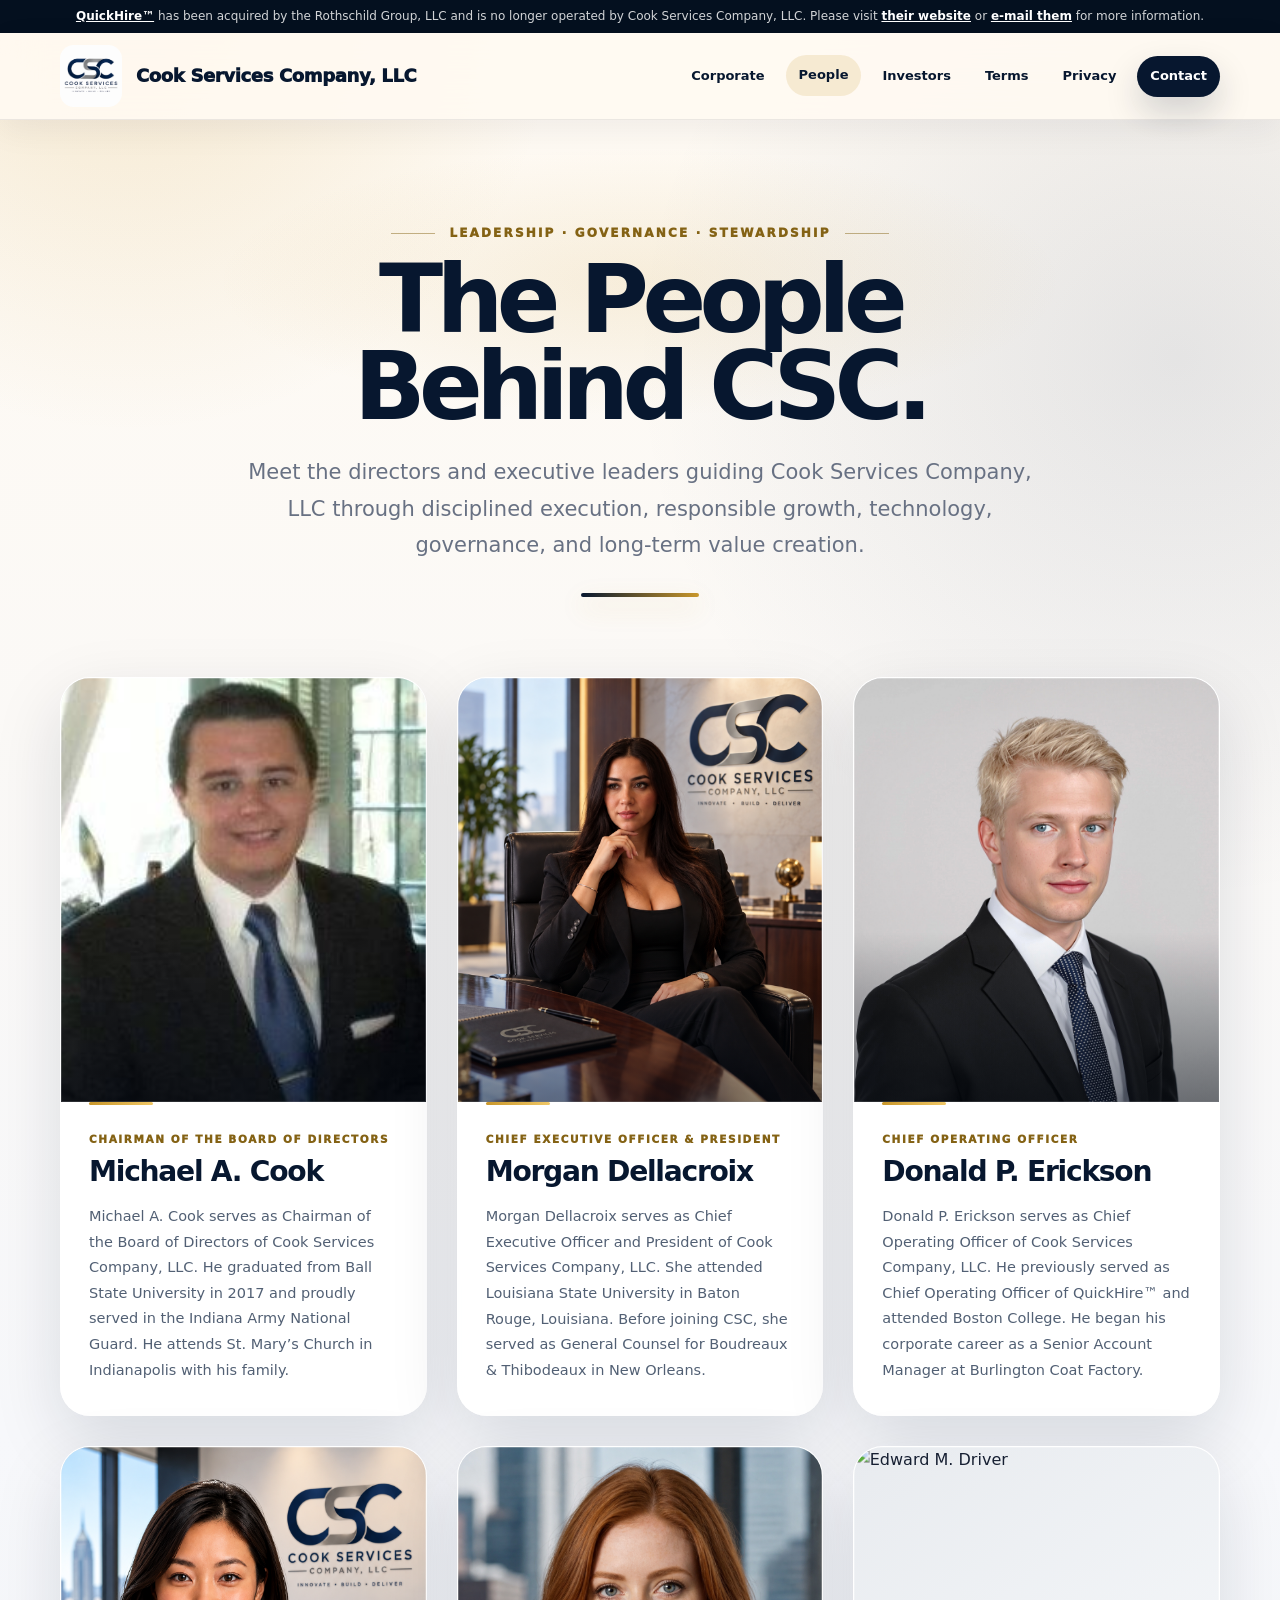
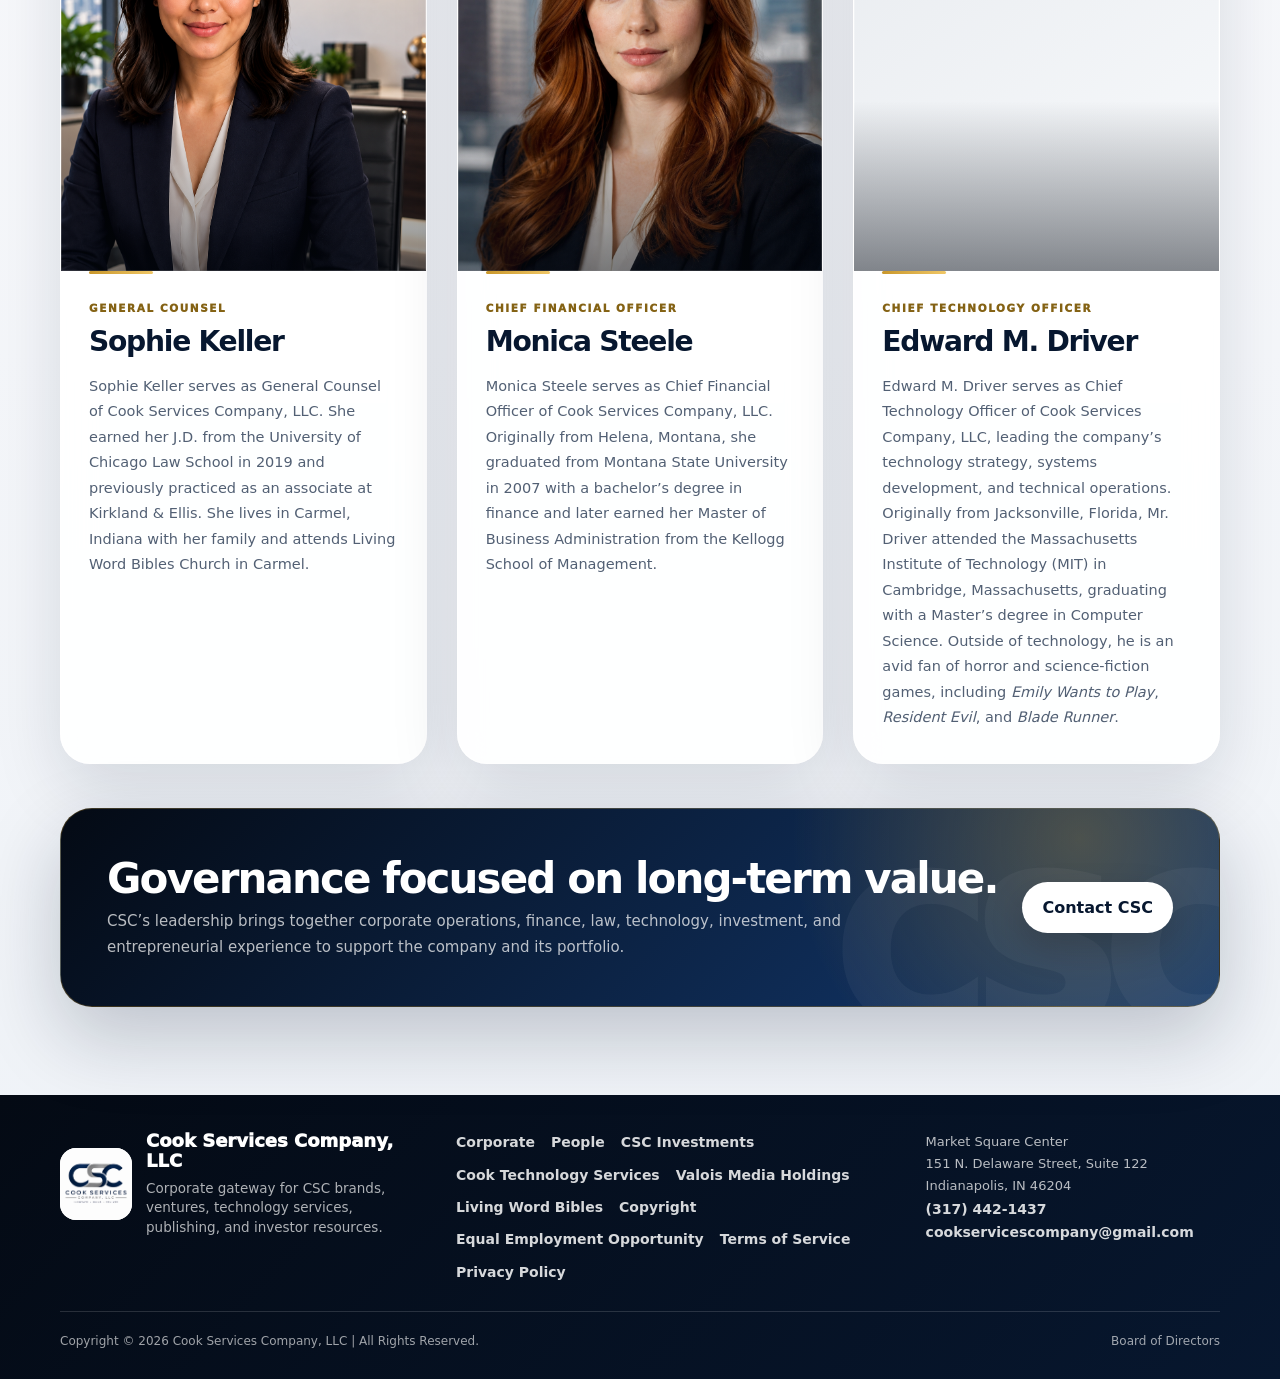
==== commit e2a67d20: "Update Board of Directors on 5 Oct 2026 Update Board of Directors on 5 Oct 2026 to add Mr. Edward M." ====
--- a/board-of-directors/index.html
+++ b/board-of-directors/index.html
@@ -744,15 +744,18 @@
 
         <article class="director-card">
           <div class="portrait-wrap">
-            <img src="./AlexWu.png" alt="Alex Wu" loading="lazy">
+            <img src="./Edward-Driver.png" alt="Edward M. Driver" loading="lazy">
           </div>
           <div class="card-body">
             <p class="role">Chief Technology Officer</p>
-            <h2>Alex Wu</h2>
+            <h2>Edward M. Driver</h2>
             <p class="bio">
-              Alex Wu serves as Chief Technology Officer of Cook Services Company, LLC, leading the
-              company’s technology strategy, systems development, and technical operations. He attended
-              the Massachusetts Institute of Technology (MIT) in Cambridge, Massachusetts.
+              Edward M. Driver serves as Chief Technology Officer of Cook Services Company, LLC, leading
+              the company’s technology strategy, systems development, and technical operations. Originally
+              from Jacksonville, Florida, Mr. Driver attended the Massachusetts Institute of Technology (MIT)
+              in Cambridge, Massachusetts, graduating with a Master’s degree in Computer Science. Outside of
+              technology, he is an avid fan of horror and science-fiction games, including <em>Emily Wants to Play</em>,
+              <em>Resident Evil</em>, and <em>Blade Runner</em>.
             </p>
           </div>
         </article>
